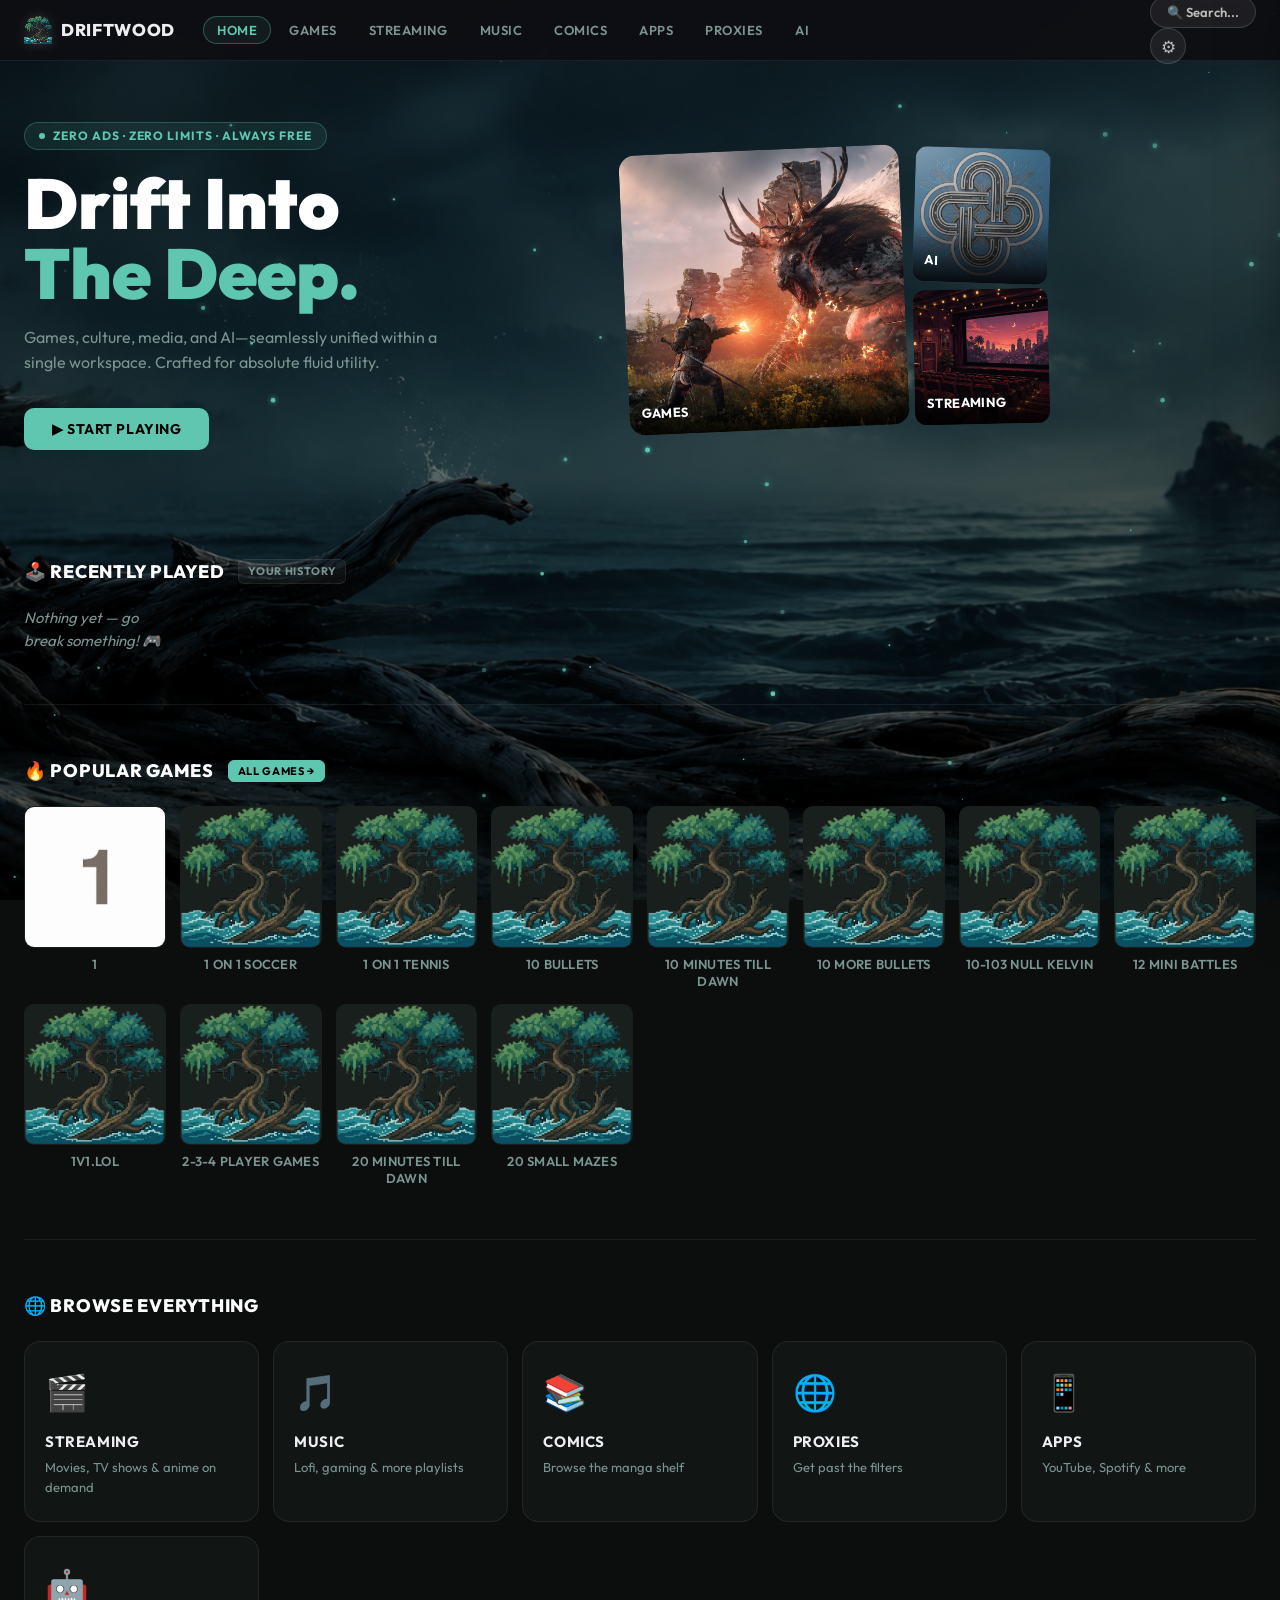
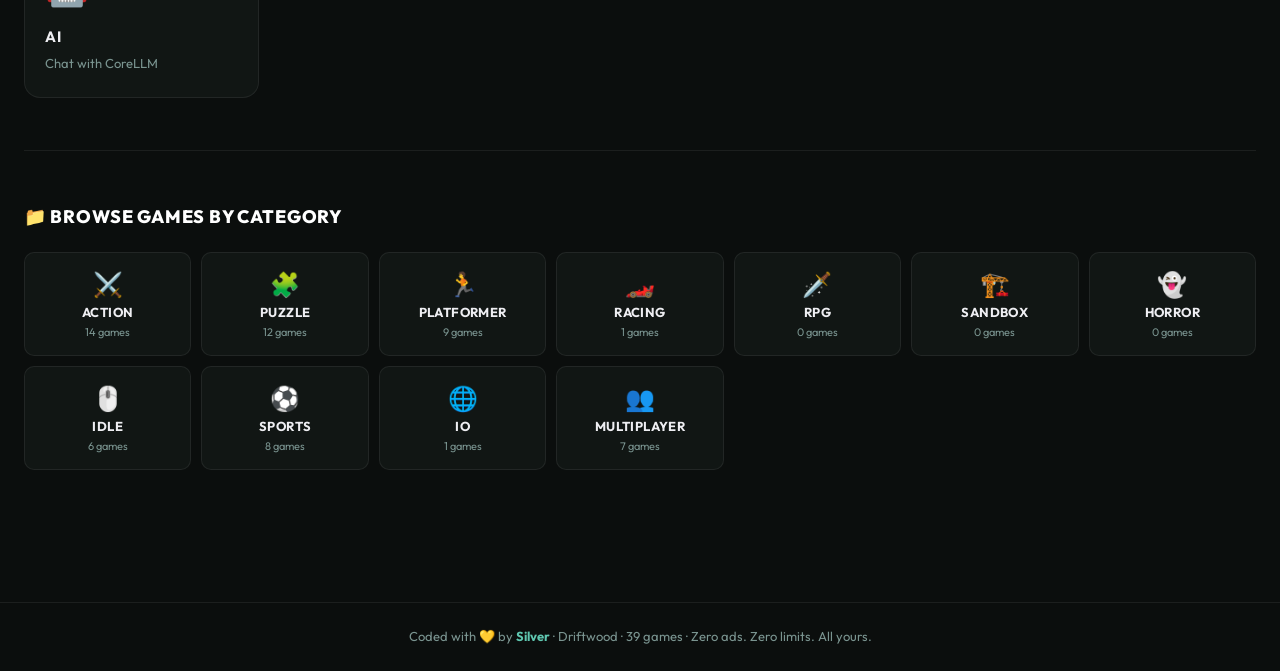
==== index.html @ f6b09beb "Add files via upload" ====
<!DOCTYPE html>
<html lang="en">
<head>
    <meta charset="UTF-8">
    <meta name="viewport" content="width=device-width, initial-scale=1.0">
    <link id="favicon-link" rel="icon" type="image/png" href="favicon.png">
    <title id="page-title">Driftwood</title>
    <link rel="preconnect" href="https://fonts.googleapis.com">
    <link rel="preconnect" href="https://fonts.gstatic.com" crossorigin>
    <link href="https://fonts.googleapis.com/css2?family=Outfit:wght@300;400;500;600;700;800;900&display=swap" rel="stylesheet">
    <link rel="stylesheet" href="assets/app.css">
    <script src="assets/theme.js"></script>
    <script src="assets/disguise.js"></script>
</head>
<body>

<!-- ── PARTICLE ATMOSPHERE ── -->
<canvas id="particleCanvas"></canvas>
<!-- ── HERO BACKGROUND (fixed layer — below particles so they twinkle over it) ── -->
<div id="hero-bg-layer"></div>
<div id="hero-bg-layer-b"></div>
<div id="section-bg-layer"></div>
<div id="section-bg-layer-b"></div>

<header class="site-header" id="site-header">
    <div class="header-inner">
        <a class="wordmark" href="index.html">
            <img src="favicon.png" class="wordmark-img" alt="Driftwood">
            <span class="wordmark-text">DRIFTWOOD <span class="accent"></span> </span>
        </a>
        <nav class="site-nav hub-nav" id="hub-nav">
            <button class="hub-pill active" data-section="home">Home</button>
            <button class="hub-pill" data-section="games">Games</button>
            <button class="hub-pill" data-section="streaming">Streaming</button>
            <button class="hub-pill" data-section="music">Music</button>
            <button class="hub-pill" data-section="manga">Comics</button>
            <button class="hub-pill" data-section="apps">Apps</button>
            <button class="hub-pill" data-section="proxies">Proxies</button>
            <button class="hub-pill" data-section="ai">AI</button>
        </nav>
        <div class="header-right">
            <button class="search-toggle" id="search-toggle" aria-label="Search">🔍 Search...</button>
            <button class="gear-btn" id="gear-btn" onclick="openSettingsPanel()" aria-label="Open Settings">⚙</button>
        </div>
    </div>
    <div class="search-dropdown" id="search-dropdown" style="display:none">
        <div class="search-glass-panel">
            <div class="search-input-row">
                <span class="search-input-icon">🔎</span>
                <input id="header-search" type="search" placeholder="Search movies, shows, anime, comics, games & apps..." autocomplete="off" spellcheck="false">
            </div>
            <div class="search-results" id="search-results"></div>
            <button class="surprise-me-btn" id="surprise-me-btn" onclick="surpriseMeGlobal()">🎲 Surprise Me</button>
        </div>
    </div>
</header>

<!-- ══════════════════════════════════════════════════════════════
     HOME SECTION
══════════════════════════════════════════════════════════════════ -->
<div class="hub-section active" id="section-home">
    <section class="hero" id="hero">
        
        <div class="hero-content">
            <div class="hero-left">
                <div class="hero-eyebrow">
                    <span class="hero-eyebrow-dot"></span>
                    Zero Ads · Zero Limits · Always Free
                </div>
                <h1 class="hero-title">Drift Into<br><span class="accent">The Deep.</span></h1>
                <p class="hero-sub">Games, culture, media, and AI—seamlessly unified within a single workspace. Crafted for absolute fluid utility.</p>
                <div class="hero-actions">
                    <button class="hero-btn" onclick="showSection('games')">▶   Start Playing</button>
                </div>
            </div>
            <div class="hero-right" id="hero-previews"></div>
        </div>
    </section>

    <main class="home-main">
        <section class="home-section" id="recent-section">
            <div class="section-header">
                <h2 class="section-title">🕹️ Recently Played</h2>
                <span class="section-badge">Your History</span>
            </div>
            <div class="shelf-row" id="recent-row">
                <p class="empty-note">Nothing yet — go break something! 🎮</p>
            </div>
        </section>

        <hr class="section-divider">

        <section class="home-section">
            <div class="section-header">
                <h2 class="section-title">🔥 Popular Games</h2>
                <button class="section-badge badge-link" onclick="showSection('games')">All Games →</button>
            </div>
            <div class="shelf-row" id="popular-row"></div>
        </section>

        <hr class="section-divider">

        <section class="home-section">
            <div class="section-header">
                <h2 class="section-title">🌐 Browse Everything</h2>
            </div>
            <div class="ent-grid">
                <div class="ent-card" style="--ent-color:#4895ef" onclick="showSection('streaming')">
                    <span class="ent-icon">🎬</span>
                    <div class="ent-name">Streaming</div>
                    <div class="ent-hint">Movies, TV shows & anime on demand</div>
                </div>
                <div class="ent-card" style="--ent-color:#1DB954" onclick="showSection('music')">
                    <span class="ent-icon">🎵</span>
                    <div class="ent-name">Music</div>
                    <div class="ent-hint">Lofi, gaming & more playlists</div>
                </div>
                <div class="ent-card" style="--ent-color:#f97316" onclick="showSection('manga')">
                    <span class="ent-icon">📚</span>
                    <div class="ent-name">Comics</div>
                    <div class="ent-hint">Browse the manga shelf</div>
                </div>
                <div class="ent-card" style="--ent-color:#a855f7" onclick="showSection('proxies')">
                    <span class="ent-icon">🌐</span>
                    <div class="ent-name">Proxies</div>
                    <div class="ent-hint">Get past the filters</div>
                </div>
                <div class="ent-card" style="--ent-color:#3b82f6" onclick="showSection('apps')">
                    <span class="ent-icon">📱</span>
                    <div class="ent-name">Apps</div>
                    <div class="ent-hint">YouTube, Spotify & more</div>
                </div>
                <div class="ent-card" style="--ent-color:var(--accent)" onclick="showSection('ai')">
                    <span class="ent-icon">🤖</span>
                    <div class="ent-name">AI</div>
                    <div class="ent-hint">Chat with CoreLLM</div>
                </div>
            </div>
        </section>

        <hr class="section-divider">

        <section class="home-section">
            <div class="section-header">
                <h2 class="section-title">📁 Browse Games by Category</h2>
            </div>
            <div class="category-grid" id="category-grid"></div>
        </section>
    </main>

    <footer class="site-footer">
        <p>Coded with 💛 by <strong style="color:var(--accent)">Silver</strong> · Driftwood · <span id="footer-count"></span> games · Zero ads. Zero limits. All yours.</p>
    </footer>
</div>

<!-- ══════════════════════════════════════════════════════════════
     GAMES SECTION
══════════════════════════════════════════════════════════════════ -->
<div class="hub-section" id="section-games">
    <main class="allgames-main">
        <h1 class="page-heading">ALL <span class="accent">GAMES</span></h1>
        <div class="allgames-controls">
            <input type="search" id="games-search" placeholder="Search games..." autocomplete="off" spellcheck="false">
            <button class="search-btn" onclick="filterGames()">Search</button>
            <button class="search-btn" style="background:var(--surface2);color:var(--muted);border:1px solid var(--border);flex-shrink:0;" onclick="surpriseMe()">🎲 Surprise Me</button>
            <button class="search-btn" style="background:var(--surface2);color:var(--muted);border:1px solid var(--border);flex-shrink:0;" onclick="openTipsModal()">💡 Tips</button>
        </div>
        <div class="tag-filters" id="tag-filters"></div>
        <div class="game-grid" id="game-grid"></div>
    </main>

    <!-- Tips Modal -->
    <div id="tips-modal" style="display:none;position:fixed;inset:0;background:rgba(0,0,0,0.78);z-index:9000;align-items:center;justify-content:center;backdrop-filter:blur(8px);">
        <div style="background:var(--surface);border:1px solid var(--border);border-radius:16px;padding:32px;width:100%;max-width:580px;margin:16px;max-height:90vh;overflow-y:auto;">
            <div style="display:flex;align-items:center;justify-content:space-between;margin-bottom:8px;">
                <h2 style="font-size:20px;font-weight:800;color:#fff;">💡 Game Tips & Controls</h2>
                <button onclick="closeTipsModal()" style="background:var(--surface2);border:1px solid var(--border);border-radius:8px;color:var(--muted);font-family:Outfit,sans-serif;font-size:13px;font-weight:600;padding:6px 14px;cursor:pointer;">✕ Close</button>
            </div>
            <p style="font-size:13px;color:var(--muted);margin-bottom:22px;line-height:1.6;">Most games show their controls when you open them. For <strong style="color:var(--text);">emulated games</strong> (GBA, SNES, N64, etc.), use the keyboard shortcuts below.</p>

            <div style="background:var(--surface2);border-radius:10px;padding:14px 16px;margin-bottom:20px;font-size:13px;color:var(--muted);line-height:1.7;">
                💬 <strong style="color:var(--text);">Regular games:</strong> Controls are shown inside the game when it loads. Look for a help or controls button if you're stuck.
            </div>

            <div style="font-size:11px;font-weight:700;text-transform:uppercase;letter-spacing:0.08em;color:var(--muted);margin-bottom:12px;">Emulator Controls</div>
            <table style="width:100%;border-collapse:collapse;font-size:14px;border:1px solid var(--border);border-radius:8px;overflow:hidden;">
    <thead>
        <tr>
            <th style="text-align:left;padding:12px 16px;background:var(--surface2);color:var(--text);font-size:14px;font-weight:700;border-bottom:2px solid var(--border);border-right:1px solid var(--border);">Computer Key</th>
            <th style="text-align:left;padding:12px 16px;background:var(--surface2);color:var(--text);font-size:14px;font-weight:700;border-bottom:2px solid var(--border);">Emulator Button</th>
        </tr>
    </thead>
    <tbody>
        <tr><td style="padding:11px 16px;border-bottom:1px solid var(--border);border-right:1px solid var(--border);color:var(--text);">z <span style="color:var(--muted);">(x for N64)</span></td><td style="padding:11px 16px;border-bottom:1px solid var(--border);color:var(--text);">A</td></tr>
        <tr><td style="padding:11px 16px;border-bottom:1px solid var(--border);border-right:1px solid var(--border);color:var(--text);">x <span style="color:var(--muted);">(s for N64)</span></td><td style="padding:11px 16px;border-bottom:1px solid var(--border);color:var(--text);">B</td></tr>
        <tr><td style="padding:11px 16px;border-bottom:1px solid var(--border);border-right:1px solid var(--border);color:var(--text);">v</td><td style="padding:11px 16px;border-bottom:1px solid var(--border);color:var(--text);">Select</td></tr>
        <tr><td style="padding:11px 16px;border-bottom:1px solid var(--border);border-right:1px solid var(--border);color:var(--text);">Enter (return) key</td><td style="padding:11px 16px;border-bottom:1px solid var(--border);color:var(--text);">Start</td></tr>
        <tr><td style="padding:11px 16px;border-bottom:1px solid var(--border);border-right:1px solid var(--border);color:var(--text);">Arrow keys</td><td style="padding:11px 16px;border-bottom:1px solid var(--border);color:var(--text);">Direction pad</td></tr>
        <tr><td style="padding:11px 16px;border-bottom:1px solid var(--border);border-right:1px solid var(--border);color:var(--text);">t</td><td style="padding:11px 16px;border-bottom:1px solid var(--border);color:var(--text);">Movement knob UP</td></tr>
        <tr><td style="padding:11px 16px;border-bottom:1px solid var(--border);border-right:1px solid var(--border);color:var(--text);">f</td><td style="padding:11px 16px;border-bottom:1px solid var(--border);color:var(--text);">Movement knob LEFT</td></tr>
        <tr><td style="padding:11px 16px;border-bottom:1px solid var(--border);border-right:1px solid var(--border);color:var(--text);">g</td><td style="padding:11px 16px;border-bottom:1px solid var(--border);color:var(--text);">Movement knob DOWN</td></tr>
        <tr><td style="padding:11px 16px;border-right:1px solid var(--border);color:var(--text);">h</td><td style="padding:11px 16px;color:var(--text);">Movement knob RIGHT</td></tr>
    </tbody>
</table>
        </div>
    </div>

    <footer class="site-footer">
        <p>Coded with 💛 by <strong style="color:var(--accent)">Silver</strong> · Driftwood</p>
    </footer>
</div>

<!-- ══════════════════════════════════════════════════════════════
     STREAMING SECTION — Movies + TV Shows + Anime, combined
══════════════════════════════════════════════════════════════════ -->
<div class="hub-section" id="section-streaming">
    <div class="streaming-page">
        <div class="streaming-header">
            <div class="movie-library-title">🎬 Streaming</div>
            <div class="movie-library-sub">Movies, TV shows &amp; anime — all in one place</div>
        </div>

        <!-- Collapsible category filters -->
        <div class="stream-filters" id="stream-filters"></div>

        <!-- MOVIES BLOCK -->
        <div class="stream-block" id="stream-block-movies">
            <div class="stream-block-header">
                <h3 class="stream-block-title">🎬 Movies</h3>
            </div>
            <!-- Library picker -->
            <div id="movie-library-view" class="movie-library">
                <div class="movie-shelf-grid" id="movie-shelf-grid"></div>
            </div>
            <!-- Movie view -->
            <div id="movie-show-view" style="display:none">
                <div class="movie-view-bar">
                    <button class="movie-back-to-shelf" onclick="showMovieLibrary()">← Back to Library</button>
                    <span id="movie-show-label" style="font-size:14px;font-weight:600;color:var(--muted)"></span>
                </div>
                <div class="movie-page" id="movie-app"></div>
            </div>
        </div>

        <hr class="stream-divider">

        <!-- TV SHOWS BLOCK -->
        <div class="stream-block" id="stream-block-tv">
            <div class="stream-block-header">
                <h3 class="stream-block-title">📺 TV Shows</h3>
            </div>
            <!-- Library picker -->
            <div id="tv-library-view" class="anime-library">
                <div class="anime-series-grid" id="tv-series-grid"></div>
            </div>
            <!-- Show view (after picking) -->
            <div id="tv-show-view" style="display:none">
                <div class="anime-page" id="tv-app"></div>
                <div class="ap-season-selector" id="tvp-season-selector"></div>
            </div>
        </div>

        <hr class="stream-divider">

        <!-- ANIME BLOCK -->
        <div class="stream-block" id="stream-block-anime">
            <div class="stream-block-header">
                <h3 class="stream-block-title">⛩️ Anime</h3>
            </div>
            <!-- Library picker -->
            <div id="anime-library-view" class="anime-library">
                <div class="anime-series-grid" id="anime-series-grid"></div>
            </div>
            <!-- Show view (after picking) -->
            <div id="anime-show-view" style="display:none">
                <div class="anime-page" id="anime-app"></div>
                <div class="ap-season-selector" id="ap-season-selector"></div>
            </div>
        </div>
    </div>

    <div class="ap-overlay" id="ap-overlay">
        <div class="ap-topbar">
            <button class="ap-back" onclick="closeAnimePlayer()">
                <svg viewBox="0 0 24 24" fill="white" width="16"><path d="M20 11H7.83l5.59-5.59L12 4l-8 8 8 8 1.41-1.41L7.83 13H20v-2z"/></svg>
                Back
            </button>
            <div class="ap-nowplaying"><strong id="ap-title">—</strong><span id="ap-ep-label">—</span></div>
            <div style="width:80px"></div>
        </div>
        <iframe class="ap-frame" id="ap-frame" allowfullscreen allow="autoplay; fullscreen"></iframe>
        <div class="ap-bottom">
            <div style="font-size:11px;font-weight:700;color:rgba(255,255,255,0.35);text-transform:uppercase;letter-spacing:0.08em;">Episodes</div>
            <div class="ep-mini-scroll" id="ep-mini-scroll"></div>
        </div>
    </div>

    <div class="ap-overlay" id="tvp-overlay">
        <div class="ap-topbar">
            <button class="ap-back" onclick="closeTVPlayer()">
                <svg viewBox="0 0 24 24" fill="white" width="16"><path d="M20 11H7.83l5.59-5.59L12 4l-8 8 8 8 1.41-1.41L7.83 13H20v-2z"/></svg>
                Back
            </button>
            <div class="ap-nowplaying"><strong id="tvp-title">—</strong><span id="tvp-ep-label">—</span></div>
            <div style="width:80px"></div>
        </div>
        <iframe class="ap-frame" id="tvp-frame" allowfullscreen allow="autoplay; fullscreen"></iframe>
        <div class="ap-bottom">
            <div style="font-size:11px;font-weight:700;color:rgba(255,255,255,0.35);text-transform:uppercase;letter-spacing:0.08em;">Episodes</div>
            <div class="ep-mini-scroll" id="tvp-mini-scroll"></div>
        </div>
    </div>

    <div class="movie-overlay" id="movie-overlay">
        <div id="movieTrigger"></div>
        <div class="movie-topbar">
            <button class="movie-back" onclick="closeMoviePlayer()">
                <svg viewBox="0 0 24 24" fill="currentColor" width="14"><path d="M20 11H7.83l5.59-5.59L12 4l-8 8 8 8 1.41-1.41L7.83 13H20v-2z"/></svg>
                Return
            </button>
            <div class="movie-nowplaying">
                <span>Now Playing</span>
                <strong id="movie-p-title">—</strong>
            </div>
            <button class="movie-back" onclick="movieToggleFullscreen()" title="Fullscreen (F)">
                <svg viewBox="0 0 24 24" fill="currentColor" width="14"><path d="M7 14H5v5h5v-2H7v-3zm-2-4h2V7h3V5H5v5zm12 7h-3v2h5v-5h-2v3zM14 5v2h3v3h2V5h-5z"/></svg>
            </button>
        </div>
        <iframe class="movie-frame" id="movie-frame" allowfullscreen allow="autoplay; fullscreen"></iframe>
        <div class="movie-bottom"></div>
    </div>
    <footer class="site-footer">
        <p>Coded with 💛 by <strong style="color:var(--accent)">Silver</strong> · Driftwood</p>
    </footer>
</div>

<!-- ══════════════════════════════════════════════════════════════
     MUSIC SECTION
══════════════════════════════════════════════════════════════════ -->
<div class="hub-section" id="section-music">
    <div class="music-page">
        <div class="player-card">
            <div id="yt-hidden-engine" style="display:none;"></div>
            <select id="playlistSelect" onchange="switchPlaylist(this.value)">
                <option value="" disabled selected hidden>Choose a playlist...</option>
            </select>
            <div class="section-search-wrap" style="max-width:100%;margin-bottom:14px;">
                <span class="section-search-icon">🔎</span>
                <input type="text" id="searchBar" class="section-search-input" placeholder="Search songs or artists..." oninput="searchAllTracks()" autocomplete="off" spellcheck="false">
                <div class="music-search-results" id="music-search-results"></div>
            </div>
            <div class="artwork-container">
                <span id="artPlaceholder" class="artwork-placeholder">💿</span>
                <img id="mainArtwork" src="" alt="Album Art">
            </div>
            <div class="track-info">
                <div id="trackTitle" class="track-title">Pick a playlist to begin</div>
                <div id="trackArtist" class="track-artist"></div>
            </div>
            <div class="timeline-wrapper">
                <input type="range" id="progressBar" class="music-slider" value="0" max="1000" oninput="seekVideo(this.value)">
                <div class="progress-container">
                    <span id="currentTime">0:00</span>
                    <span id="totalTime">0:00</span>
                </div>
            </div>
            <div class="controls-hud">
                <button id="playBtnGraphic" class="play-pause-btn" onclick="togglePlayState()">▶</button>
            </div>
            <div class="volume-box">
                <span>🔈</span>
                <input type="range" id="volumeSlider" class="music-slider" value="100" max="100" oninput="changeVolume(this.value)">
                <span>🔊</span>
            </div>
            <ul id="trackListDeck" class="track-list-deck"></ul>
            <div class="credits-signature">Made by <span>Silver</span> 💛</div>
        </div>
    </div>
</div>

<!-- ══════════════════════════════════════════════════════════════
     MANGA / COMICS SECTION
══════════════════════════════════════════════════════════════════ -->
<div class="hub-section" id="section-manga">
    <div class="manga-page">
        <!-- Series picker -->
        <div class="manga-library" id="manga-library-view">
            <div class="manga-library-header">
                <div class="manga-library-title">📚 Comics & Manga</div>
                <div class="manga-library-sub">Browse the collection — pick a series to open the shelf</div>
            </div>
            <div class="section-search-wrap">
                <span class="section-search-icon">🔎</span>
                <input id="manga-search-input" class="section-search-input" type="search" autocomplete="off" spellcheck="false"
                    placeholder="Search series..." oninput="filterMangaCards(this.value)">
            </div>
            <div class="manga-series-grid" id="manga-series-grid"></div>
        </div>
        <!-- Shelf view -->
        <div id="manga-shelf-view" style="display:none;width:100%">
            <div class="manga-shelf-header">
                <button class="manga-shelf-back" onclick="showMangaLibrary()">← Back to Library</button>
                <div class="manga-shelf-series-title" id="manga-shelf-series-title"></div>
            </div>
            <div style="display:flex;justify-content:center;width:100%">
                <div class="manga-shelf-content visible" id="manga-shelf"></div>
            </div>
        </div>
    </div>
    <footer class="site-footer">
        <p>Coded with 💛 by <strong style="color:var(--accent)">Silver</strong> · Driftwood</p>
    </footer>
</div>

<!-- ══════════════════════════════════════════════════════════════
     APPS SECTION
══════════════════════════════════════════════════════════════════ -->
<div class="hub-section" id="section-apps">
    <div class="apps-page">
        <div class="apps-header">
            <h1 class="apps-title">📱 Apps</h1>
            <p class="apps-sub">Open any web app right here — no new tab needed.</p>
        </div>
        <div class="apps-grid" id="apps-grid"></div>
    </div>
    <!-- App viewer overlay -->
    <div id="app-overlay" style="display:none;position:fixed;top:60px;left:0;right:0;bottom:0;z-index:400;background:#fff;flex-direction:column;">
        <div style="display:flex;align-items:center;gap:12px;background:#0f0f13;border-bottom:1px solid rgba(255,255,255,0.07);padding:0 16px;height:44px;flex-shrink:0;">
            <button onclick="closeAppOverlay()" style="background:none;border:none;color:var(--accent);font-family:Outfit,sans-serif;font-size:13px;font-weight:700;cursor:pointer;padding:6px 0;letter-spacing:0.02em;">← Back to Apps</button>
            <span style="color:rgba(255,255,255,0.2);">|</span>
            <span id="app-overlay-title" style="color:#e2e2e6;font-family:Outfit,sans-serif;font-size:13px;font-weight:700;text-transform:uppercase;letter-spacing:0.05em;flex:1;"></span>
            <button onclick="openAppNewTab()" style="background:none;border:1px solid rgba(255,255,255,0.12);border-radius:6px;color:#7a7a82;font-family:Outfit,sans-serif;font-size:12px;padding:5px 11px;cursor:pointer;">↗ New Tab</button>
        </div>
        <iframe id="app-overlay-frame" src="" allowfullscreen style="flex:1;width:100%;border:none;display:block;"></iframe>
    </div>
    <footer class="site-footer">
        <p>Coded with 💛 by <strong style="color:var(--accent)">Silver</strong> · Driftwood</p>
    </footer>
</div>

<!-- ══════════════════════════════════════════════════════════════
     PROXIES SECTION
══════════════════════════════════════════════════════════════════ -->
<div class="hub-section" id="section-proxies">
    <div class="proxies-page">
        <h1 class="page-heading">🌐 <span class="accent">Proxies</span></h1>
        <p style="text-align:center;color:var(--muted);margin-bottom:8px;font-size:14px;">Opens in a new tab — no logs, no nonsense.</p>
        <div class="proxy-grid" id="proxy-grid"></div>
    </div>
    <footer class="site-footer">
        <p>Coded with 💛 by <strong style="color:var(--accent)">Silver</strong> · Driftwood</p>
    </footer>
</div>

<!-- ══════════════════════════════════════════════════════════════
     AI SECTION
══════════════════════════════════════════════════════════════════ -->
<div class="hub-section" id="section-ai">
    <div class="ai-page" id="ai-page">
        <div class="ai-login-box" id="ai-login-box">
            <span class="ai-logo-text">CoreLLM</span>
            <div class="ai-status">
                <span class="ai-status-dot"></span> AI Core: Operational
            </div>
            <button class="ai-launch-btn" onclick="launchAI()">Initialize Session →</button>
        </div>
    </div>
    <!-- Fullscreen AI frame (outside ai-page so it covers everything) -->
    <div class="ai-frame-wrap" id="ai-frame-wrap">
        <div class="ai-frame-topbar">
            <span class="ai-frame-title">✦ CoreLLM</span>
            <button class="ai-frame-close" onclick="closeAI()">← Exit Session</button>
        </div>
        <iframe src="https://script.google.com/macros/s/AKfycbyvJzOZYwFQUMtMKyJ-fQ3lkb1_wtnwKJdVdufdN11Xmime5d1P_cJlbO90-9GJME32/exec" allowfullscreen id="ai-frame"></iframe>
    </div>
    <footer class="site-footer">
        <p>Coded with 💛 by <strong style="color:var(--accent)">Silver</strong> · Driftwood · NEXUS AI</p>
    </footer>
</div>

<!-- ══════════════════════════════════════════════════════════════
     DISGUISE SECTION
══════════════════════════════════════════════════════════════════ -->
<!-- ══════════════════════════════════════════════════════════════
     SETTINGS + DISGUISE SLIDE-IN PANEL
══════════════════════════════════════════════════════════════════ -->
<div id="settings-backdrop" onclick="closeSettingsPanel()"></div>
<div id="settings-panel" role="dialog" aria-label="Settings">
    <canvas id="disguise-canvas" style="display:none"></canvas>
    <div class="sp-topbar">
        <span class="sp-panel-title">Settings</span>
        <button class="sp-close" onclick="closeSettingsPanel()" aria-label="Close">✕</button>
    </div>
    <div class="sp-body">

        <!-- ── PREFERENCES ─────────────────────────────── -->
        <div class="settings-section">
            <div class="settings-section-title">Theme</div>
            <div class="settings-row" style="align-items:flex-start;gap:16px;flex-wrap:wrap;">
                <div style="flex-shrink:0;">
                    <div class="settings-label">Theme</div>
                    <div class="settings-hint">Colors, images &amp; particles</div>
                </div>
                <div class="theme-picker" id="theme-picker" style="flex-wrap:wrap;gap:8px;">
                    <button class="theme-chip active" data-theme="driftwood">Driftwood</button>
                    <button class="theme-chip" data-theme="obsidian-minimalist">Obsidian</button>
                    <button class="theme-chip" data-theme="cyberneon-lounge">Cyberneon</button>
                    <button class="theme-chip" data-theme="vintage-tokyo">Vintage Tokyo</button>
                    <button class="theme-chip" data-theme="nord-matrix">Nord Matrix</button>
                    <button class="theme-chip" data-theme="coastal-drift">Coastal Drift</button>
                    <button class="theme-chip" data-theme="simple-light">Simple Light</button>
                    <button class="theme-chip" data-theme="simple-dark">Simple Dark</button>
                </div>
            </div>
            <div class="settings-row">
                <div>
                    <div class="settings-label">Accent Color</div>
                    <div class="settings-hint">Your signature highlight color</div>
                </div>
                <div class="accent-swatches" id="accent-swatches">
                    <div class="accent-swatch active" data-color="#5fc7b0" style="background:#5fc7b0" title="Teal"></div>
                    <div class="accent-swatch" data-color="#e63946" style="background:#e63946" title="Red"></div>
                    <div class="accent-swatch" data-color="#1DB954" style="background:#1DB954" title="Green"></div>
                    <div class="accent-swatch" data-color="#4285F4" style="background:#4285F4" title="Blue"></div>
                    <div class="accent-swatch" data-color="#a855f7" style="background:#a855f7" title="Purple"></div>
                    <div class="accent-swatch" data-color="#f97316" style="background:#f97316" title="Orange"></div>
                    <div class="accent-swatch" data-color="#ffffff" style="background:#ffffff;border:1px solid rgba(255,255,255,0.2)" title="White"></div>
                </div>
            </div>
        </div>

        <div class="settings-section">
            <div class="settings-section-title">Accessibility</div>
            <div class="settings-row">
                <div>
                    <div class="settings-label">Font Size</div>
                    <div class="settings-hint">Base text size across all pages</div>
                </div>
                <select class="settings-select" id="font-size-select">
                    <option value="small">Small</option>
                    <option value="normal" selected>Normal</option>
                    <option value="large">Large</option>
                </select>
            </div>
            <div class="settings-row">
                <div>
                    <div class="settings-label">Animations</div>
                    <div class="settings-hint">Network canvas &amp; transition effects</div>
                </div>
                <div class="settings-toggle on" id="anim-toggle" onclick="this.classList.toggle('on')"></div>
            </div>
        </div>

        <div class="settings-section">
            <div class="settings-section-title">Data</div>
            <div class="settings-row">
                <div>
                    <div class="settings-label">Clear Play History</div>
                    <div class="settings-hint">Removes your recently played games</div>
                </div>
                <button class="settings-reset-btn" onclick="clearHistory()">Clear</button>
            </div>
        </div>

        <div style="padding-top:8px;display:flex;align-items:center;gap:8px;flex-wrap:wrap;">
            <button class="settings-save-btn" onclick="saveSettingsUI()">Save Settings</button>
            <button class="settings-reset-btn" style="margin-left:0;" onclick="resetSettingsUI()">Reset to Defaults</button>
        </div>
        <p id="settings-saved-msg" style="color:var(--accent);font-weight:700;font-size:13px;margin-top:10px;display:none;">✓ Saved!</p>

        <!-- ── TAB DISGUISE ────────────────────────────── -->
        <div class="sp-section-divider">🕵️ Tab Disguise</div>
        <p style="font-size:13px;color:var(--muted);margin:0 0 20px;line-height:1.6;">Make your tab look like something boring. Perfect for when someone walks by.</p>

        <div class="tab-preview-wrap">
            <div class="fake-browser">
                <div class="fake-header-bar">
                    <div class="fake-tab" id="fake-tab">
                        <img src="favicon.png" id="preview-favicon" alt="" style="width:14px;height:14px;object-fit:contain;" onerror="this.src='favicon.png'">
                        <span id="preview-title">Driftwood</span>
                        <span class="fake-close">✕</span>
                    </div>
                </div>
                <div class="fake-bar">
                    <span class="fake-arrows">← → ↻</span>
                    <span class="fake-url" id="preview-url">yourname.github.io/vault</span>
                </div>
            </div>
        </div>

        <p class="disguise-section-label">Presets</p>
        <div class="preset-grid" id="preset-grid"></div>
        <p class="disguise-section-label">Custom</p>
        <div class="custom-row">
            <input id="custom-title" type="text" placeholder="Enter custom tab title..." class="title-input">
            <button class="apply-btn" id="apply-btn">Apply</button>
        </div>
        <button class="reset-btn" id="reset-btn" style="margin-bottom:40px;">↩ Reset to Default</button>

    </div>
</div>

<!-- ══════════════════════════════════════════════════════════════
     GAME OVERLAY — sits below nav, inside the hub
══════════════════════════════════════════════════════════════════ -->
<div id="game-overlay" style="display:none;position:fixed;top:60px;left:0;right:0;bottom:0;z-index:400;background:#000;flex-direction:column;">
    <div style="display:flex;align-items:center;gap:12px;background:#0f0f13;border-bottom:1px solid rgba(255,255,255,0.07);padding:0 16px;height:44px;flex-shrink:0;">
        <button onclick="closeGameOverlay()" style="background:none;border:none;color:var(--accent);font-family:Outfit,sans-serif;font-size:13px;font-weight:700;cursor:pointer;padding:6px 0;letter-spacing:0.02em;">← Back to Games</button>
        <span style="color:rgba(255,255,255,0.2);">|</span>
        <span id="game-overlay-title" style="color:#e2e2e6;font-family:Outfit,sans-serif;font-size:13px;font-weight:700;text-transform:uppercase;letter-spacing:0.05em;flex:1;"></span>
        <button id="game-expand-btn" onclick="toggleGameExpand()" style="background:none;border:1px solid rgba(255,255,255,0.12);border-radius:6px;color:#7a7a82;font-family:Outfit,sans-serif;font-size:12px;padding:5px 11px;cursor:pointer;transition:color 0.15s,border-color 0.15s;">⛶ Expand</button>
    </div>
    <iframe id="game-overlay-frame" src="" allowfullscreen allow="autoplay; fullscreen; gamepad" style="flex:1;width:100%;border:none;display:block;"></iframe>
</div>

<!-- ══════════════════════════════════════════════════════════════
     SCRIPTS
══════════════════════════════════════════════════════════════════ -->
<script src="games.js"></script>
<script src="assets/app.js"></script>

<script>
var tag = document.createElement('script');
tag.src = "https://www.youtube.com/iframe_api";
var firstScriptTag = document.getElementsByTagName('script')[0];
firstScriptTag.parentNode.insertBefore(tag, firstScriptTag);
</script>

<script>
// ══════════════════════════════════════════════════════════
// HUB NAVIGATION
// ══════════════════════════════════════════════════════════
function showSection(id) {
    closeGameOverlay();
    document.querySelectorAll('.hub-section').forEach(s => s.classList.remove('active'));
    document.querySelectorAll('.hub-pill').forEach(p => p.classList.remove('active'));
    document.getElementById('section-' + id)?.classList.add('active');
    document.querySelector(`.hub-pill[data-section="${id}"]`)?.classList.add('active');

    if (id === 'home')     { setTimeout(initNetwork, 50); setTimeout(renderHeroPreviews, 10); setTimeout(renderRecent, 10); setTimeout(renderPopular, 10); setTimeout(renderCategories, 10); }
    if (id === 'games')    { renderAllGames(); renderTagFilters(); }
    if (id === 'streaming') { renderStreamingFilters(); renderMovieLibrary(); renderTVLibrary(); renderAnimeLibrary(); }
    if (id === 'manga')    { renderMangaLibrary(); }
    // disguise + settings are now in the slide-in panel; no hub-section to activate
    if (id === 'proxies')  { renderProxies(); }
    if (id === 'apps')     { renderApps(); }

    window.scrollTo(0, 0);
}

document.querySelectorAll('.hub-pill').forEach(btn => {
    btn.addEventListener('click', () => showSection(btn.dataset.section));
});

// ══════════════════════════════════════════════════════════
// SETTINGS + DISGUISE SLIDE-IN PANEL
// ══════════════════════════════════════════════════════════
function openSettingsPanel() {
    document.getElementById('settings-panel').classList.add('open');
    document.getElementById('settings-backdrop').classList.add('open');
    document.body.classList.add('panel-open');
    initSettingsUI();
    initDisguisePage();
    setTimeout(() => initDisguiseCanvas(), 60);
}

function closeSettingsPanel() {
    document.getElementById('settings-panel').classList.remove('open');
    document.getElementById('settings-backdrop').classList.remove('open');
    document.body.classList.remove('panel-open');
}

// Close on Escape key
document.addEventListener('keydown', e => {
    if (e.key === 'Escape' && document.getElementById('settings-panel').classList.contains('open')) {
        closeSettingsPanel();
    }
});

// ══════════════════════════════════════════════════════════
// HOME PAGE
// ══════════════════════════════════════════════════════════
// Hero preview picks — change these to whatever popular games you have
// Each entry: { title, file, img } matching an entry in games.js
const HERO_PICKS = [
    {
        title: 'Games',
        section: 'games',
        img: 'gamehero.png'
    },
    {
        title: 'AI',
        section: 'ai',
        img: 'aihero.png'
    },
    {
        title: 'Streaming',
        section: 'streaming',
        img: 'moviehero.png'
    }
];

function renderHeroPreviews() {
    const hero = document.getElementById('hero-previews');
    if (!hero) return;
    hero.innerHTML = '';

    const picks = HERO_PICKS;
    if (!picks.length) return;

    // Large feature card (first pick)
    const big = document.createElement('a');
    big.href = '#';
    big.className = 'hero-preview-big';
    big.innerHTML = `<img src="${picks[0].img}" alt="${picks[0].title}"><span>${picks[0].title}</span>`;
    big.onclick = e => { e.preventDefault(); showSection(picks[0].section); };
    hero.appendChild(big);

    // Two smaller side cards
    const smalls = document.createElement('div');
    smalls.className = 'hero-preview-smalls';
    picks.slice(1).forEach(p => {
        const a = document.createElement('a');
        a.href = '#';
        a.className = 'hero-preview-small';
        a.innerHTML = `<img src="${p.img}" alt="${p.title}"><span>${p.title}</span>`;
        a.onclick = e => { e.preventDefault(); showSection(p.section); };
        smalls.appendChild(a);
    });
    hero.appendChild(smalls);
}


function renderRecent() {
    const history = getHistory();
    const row = document.getElementById('recent-row');
    if (!row) return;
    row.innerHTML = '';
    if (!history.length) { row.innerHTML = '<p class="empty-note">Nothing yet — go break something! 🎮</p>'; return; }
    history.slice(0,8).forEach(h => {
        const g = GAMES.find(x => x.file === h.file);
        if (g) row.appendChild(buildCard(g));
    });
}

function renderPopular() {
    const row = document.getElementById('popular-row');
    if (!row) return;
    row.innerHTML = '';
    GAMES.slice(0,12).forEach(g => row.appendChild(buildCard(g)));
}

function renderCategories() {
    const tags = ['action','puzzle','platformer','racing','rpg','sandbox','horror','idle','sports','io','multiplayer'];
    const icons = {action:'⚔️',puzzle:'🧩',platformer:'🏃',racing:'🏎️',rpg:'🗡️',sandbox:'🏗️',horror:'👻',idle:'🖱️',sports:'⚽',io:'🌐',multiplayer:'👥'};
    const grid = document.getElementById('category-grid');
    if (!grid) return;
    grid.innerHTML = '';
    tags.forEach(tag => {
        const count = GAMES.filter(g => (g.tags||[]).includes(tag)).length;
        const btn = document.createElement('button');
        btn.className = 'cat-btn';
        const TAG_LABELS = {rpg:'RPG',io:'IO'};
        btn.innerHTML = `<span class="cat-icon">${icons[tag]||'🎮'}</span><span class="cat-name">${TAG_LABELS[tag]||tag.charAt(0).toUpperCase()+tag.slice(1)}</span><span class="cat-count">${count} games</span>`;
        btn.onclick = () => { showSection('games'); setTimeout(() => filterByTag(tag), 100); };
        grid.appendChild(btn);
    });
}

document.addEventListener('DOMContentLoaded', () => {
    initNetwork();
    renderHeroPreviews();
    renderRecent();
    renderPopular();
    renderCategories();
    document.getElementById('footer-count').textContent = GAMES.length;
    initMusicPlayer();
});

// ══════════════════════════════════════════════════════════
// GAMES
// ══════════════════════════════════════════════════════════
function getGameImg(game) {
    if (!game.img) return 'favicon.png';
    const isUrl = /^https?:\/\/|\/\//.test(game.img);
    return isUrl ? game.img : 'gameimages/' + game.img;
}

let activeTag = null;

function renderTagFilters() {
    const tags = ['all','action','puzzle','platformer','racing','rpg','sandbox','horror','idle','sports','io','multiplayer'];
    const container = document.getElementById('tag-filters');
    if (!container || container.children.length) return;
    tags.forEach(t => {
        const btn = document.createElement('button');
        btn.className = 'tag-btn' + (t === 'all' ? ' active' : '');
        const TAG_LABELS = {rpg:'RPG',io:'IO'};
        btn.textContent = t === 'all' ? 'All' : (TAG_LABELS[t] || t.charAt(0).toUpperCase()+t.slice(1));
        btn.dataset.tag = t;
        btn.onclick = () => filterByTag(t);
        container.appendChild(btn);
    });
}

function filterByTag(tag) {
    activeTag = tag === 'all' ? null : tag;
    document.querySelectorAll('#tag-filters .tag-btn').forEach(b => b.classList.toggle('active', b.dataset.tag === tag));
    filterGames();
}

function renderAllGames() {
    const grid = document.getElementById('game-grid');
    if (!grid) return;
    const q = (document.getElementById('games-search')?.value || '').toLowerCase();
    const filtered = GAMES.filter(g => {
        const matchQ = !q || g.title.toLowerCase().includes(q);
        const matchTag = !activeTag || (g.tags||[]).includes(activeTag);
        return matchQ && matchTag;
    }).sort((a,b) => a.title.localeCompare(b.title));
    grid.innerHTML = '';
    if (!filtered.length) { grid.innerHTML = '<p class="no-results">No games found. Try a different search!</p>'; return; }
    filtered.forEach(g => grid.appendChild(buildCard(g)));
}

function filterGames() { renderAllGames(); }

document.addEventListener('DOMContentLoaded', () => {
    document.getElementById('games-search')?.addEventListener('input', filterGames);
});

// ══════════════════════════════════════════════════════════
// ANIME — MULTI-SERIES
// ══════════════════════════════════════════════════════════
const ANIME_CATALOG = [
    {
        id: 'jjk',
        title: 'Jujutsu Kaisen',
        thumb: 'https://lh3.googleusercontent.com/pw/AP1GczMfE8PlhsTcq7ktFSVATbhNoKUy42dXV8RN49rw3xy97je1ZTSwuT3k-yIxleFK4kAv3tJhXBaqXHgg-aCy4SHH4oWsd6C5NkrvJ33DJxlZJDUJkS8gjZSZ7mfo_NViTvZQrx2NilVwV8duoaxFdPhh=w1672-h941-s-no-gm',
        coverThumb: 'https://i.redd.it/regardless-of-the-constant-criticism-that-jjk-gets-lets-not-v0-16mu5tyw0nbc1.jpg?width=1930&format=pjpg&auto=webp&s=bf8259adc4a91412cf6749f6eea698359037651e', <!-- the cover shown on the selection menu-->
        genre: 'Action · Supernatural',
        seasons: [
            {
                label: 'Season 1 (2020)',
                heroImage: 'https://lh3.googleusercontent.com/pw/AP1GczMfE8PlhsTcq7ktFSVATbhNoKUy42dXV8RN49rw3xy97je1ZTSwuT3k-yIxleFK4kAv3tJhXBaqXHgg-aCy4SHH4oWsd6C5NkrvJ33DJxlZJDUJkS8gjZSZ7mfo_NViTvZQrx2NilVwV8duoaxFdPhh=w1672-h941-s-no-gm',
                description: 'After swallowing a cursed finger, Yuji Itadori becomes the vessel for the King of Curses and joins a secret society of sorcerers.',
                episodes: [
                    {title:'Ryōmen Sukuna',subLink:'https://drive.google.com/file/d/1w05hv0eqevqNsx2-SmepGTozUZ3jlRgu/preview',thumb:'https://lh3.googleusercontent.com/pw/AP1GczOk7-hQcLmg7xu-2HbIidMoyQOoUx0f4gLWrdbSQzoQxBLbX1UFu4w0Bf-8o3ywOrzEiumgJwjKx5Y6k5QzWxzekRntDDWu966bRmQSC6PMvhRSkjT_1HZ96J-VWDVZ_I9-26gxPW5y7NXtkKC_T9I=w1920-h1080-s-no-gm'},
                    {title:'For Myself',subLink:'https://drive.google.com/file/d/1S0YN5ZYV2KWGH-Qm8wvOAuV_GdEx7drP/preview',thumb:'https://lh3.googleusercontent.com/pw/AP1GczPYT-GGhfSMsV7JDUcAa2KbUnWQxiHq0QrnAuHkgkS1O-T7YysqKbY1aorpEwIOEanETvz_ELEiy9Bxwun9PBTdh8GZ1cjTG_K-2zVHe_Ixi45XjGph8zSjb70-5itIII_cDpMHUNgJj9i94x-Kg=w1089-h608-s-no-gm'},
                    {title:'Girl of Steel',subLink:'https://drive.google.com/file/d/1vHqiopYe3ZJ8WgJHQoQjZCM1ZQL9BL4z/preview',thumb:'https://lh3.googleusercontent.com/pw/AP1GczNigCUiSTUX1ZCBUnSdVYeTW2_46pB9NQBoVRgE2wcV1BYy3g84LGpiHohJWdPdvIQjhhprJH9LBM0L9t5KipFdGkRPq6ZAEDf20h4qHq700EYpQ37R95P5H4jqMUPgpwIYpi0wXmvZ-MZL8usVZ8A=w1920-h1080-s-no-gm'},
                    {title:'Curse Womb Must Die',subLink:'https://drive.google.com/file/d/1PgVMpqATCAc5IMSGk9BBM3SVHfiug_6N/preview',thumb:'https://lh3.googleusercontent.com/pw/AP1GczPgXCtLZ6ZfAoefB4VSKZw3tmLn-nmqkxMXcsDherzN5H6g-09zKT6nGUyVw4SOAcvcyYooQ-EWx0jDhotkuqFIbMfFUPVpKTf4skVau1w5KNLcDtQc9mzN5dewnS8_QB6GnIBBjfhbJGoMIH1ysvY=w1920-h1080-s-no-gm'},
                    {title:'Curse Womb Must Die -II-',subLink:'https://drive.google.com/file/d/1QUdJaSQlLGP29W-JQ5co3zZVhBXm_UWr/preview',thumb:'https://lh3.googleusercontent.com/pw/AP1GczMXLIUrgCmCXo_XUqBmpsjMsbDi31ZyitOc4WPj8Mu0vSfNifrqeWhIqT8c6kKbkejjMp2xiLX7rxRHgB5pJAaIC3-BSv44nwi7ZST-kXji26ne3cZjycDFUT6dyI66EeeYZWTnL6QiZCg2tVA1Z4M=w1024-h576-s-no-gm'},
                    {title:'After Rain',subLink:'https://drive.google.com/file/d/14XUDq8lDlEdLDAng0chsrmPxPo3mHdgQ/preview',thumb:'https://lh3.googleusercontent.com/pw/AP1GczMepr2jh5ntWVFIEmxWduI_GevzZzuxP78iano7R4drDC-g1vrA3WD_obdFsNUHkCiUzScygqy7fbf-2ppm8w9VvBHw5JJdtMobrdZk8CJOXJavUhA73VumNpAbttteNpcOTPFppB8B9qwjKPmTfC0=w1920-h1080-s-no-gm'},
                    {title:'Assault',subLink:'https://drive.google.com/file/d/1AJQ0Pzkf8aL0AMZBH1OiXXBS_RWZrH0H/preview',thumb:'https://lh3.googleusercontent.com/pw/AP1GczOU2hDd9nC-JciG56Ye-4Q3PFpjARn9_VZcBdu06gvshmaDHD1PdsBZbKz4jcYaPi2ORcrqTcpQHZNDHpEDJGta_D87iR_naEvXPws1kKbynx-XDA9pGcVfhoD74RoqJ7-CmQbO2XvVPaYzsMr_u2k=w1920-h1080-s-no-gm'},
                    {title:'Boredom',subLink:'https://drive.google.com/file/d/1xD0BqlDeMEfMiF48NfudeYtte4mQ5QYY/preview',thumb:'https://lh3.googleusercontent.com/pw/AP1GczO5UkX46W9nwVkYLsYuUUVFpbliFUjFu3OtPZG9lt2CNBe_f-21p3f_DHruAehBXui8LaXsVt7qLkKbDYdoUqwD6ZUhPgCHNA90JK5sEg5Sfmn42oq1w0LiQedqQwmh0CcEdbBk8XCXuyzWsrJUcF8=w2570-h1445-s-no-gm'},
                    {title:'Small Fry and Reverse Retribution',subLink:'https://drive.google.com/file/d/1BZSYXnORvUryj5-Tzi__oGiDTN1JDXoi/preview',thumb:'https://lh3.googleusercontent.com/pw/AP1GczNRjtAxzA7tmk2heUbmIEK8h-CoKJVkZlTZSH9SZXCr6jz9eZpTryhLSSXEUISPZ13KuE0Hr3DvPJ_9xJwfbsccarxo2aqVNyBOB7VvgU3OS-iK-P10un2dyz6cnNtidUIY8zMSWNbIceb07e6_kMg=w1920-h1080-s-no-gm'},
                    {title:'Idle Transfiguration',subLink:'https://drive.google.com/file/d/1TioplLbRDxpmBBZtmXfj1xlWW_m5wdoK/preview',thumb:'https://lh3.googleusercontent.com/pw/AP1GczPj2vbFZSiEBgm24rlizuv9uc8CFK91gRRVUJS4gzq4I-2yfGnLWw_SlA3NXnqKILmO_KZ6xp71qwqBMUnFWkDCioNfDpdObNxTGerELXnla8za3sZe1cjQqqUxrI7-NW5QvVrm5bPsN5DC_ZWgOQQ=w1920-h1080-s-no-gm'},
                    {title:'Narrow-minded',subLink:'https://drive.google.com/file/d/19c2JdI5yeXZI2HgTcbPuMLmONVQOetca/preview',thumb:'https://lh3.googleusercontent.com/pw/AP1GczM9jTRAZhXACdXDqV5UQyUWxDyXfsj-REqpmnbqba0due_riSzhwYkNMxCnhpuVrqc2otnEAMRwgPd68LHODPL6OWRBqW3Y9OEorAZyktj98dngE4R7EsGan2amBmSaO1q6Di_ByFsxXD-WBDNWxtQ=w660-h371-s-no-gm'},
                    {title:'To You, Someday',subLink:'',thumb:'https://lh3.googleusercontent.com/pw/AP1GczOH_8S9ZoU7_BvjY9fCwTaMSGXz9j6aSpfpKfO0cIn9TOZG-cFQXB_VjRJPCyzwzW-4gn78GGETDDJJHKx03OZvCawQLD1Fd9FAUYRgZ0xlS3a6LTqYA5QMdgX89dIw52UqRe8Qh9eqELaedLmqh84=w660-h371-s-no-gm'},
                    {title:'Tomorrow',subLink:'',thumb:'https://lh3.googleusercontent.com/pw/AP1GczMHVKZwmOJCELgrA6sp0DpRzHD4GUQZbxojX7yQhEIOx1NOigoSxqTrL8hIALztRa888vfRlOGuczxxQRngWtErItneidLGvrn3_CI9ih6GmM7O4yUQHYN6pZruO4U-ODiKOqpitF3UVUMz9ITLz2Q=w1920-h1080-s-no-gm'},
                ]
            },
            {
                label: 'Season 2 (2023)',
                heroImage: 'https://lh3.googleusercontent.com/pw/AP1GczMfE8PlhsTcq7ktFSVATbhNoKUy42dXV8RN49rw3xy97je1ZTSwuT3k-yIxleFK4kAv3tJhXBaqXHgg-aCy4SHH4oWsd6C5NkrvJ33DJxlZJDUJkS8gjZSZ7mfo_NViTvZQrx2NilVwV8duoaxFdPhh=w1672-h941-s-no-gm',
                description: 'The Hidden Inventory arc and the explosive Shibuya Incident — Gojo\'s past is revealed and the jujutsu world is turned upside down.',
                episodes: [
                    {title:'Hidden Inventory',subLink:'',thumb:''},
                    {title:'Hidden Inventory 2',subLink:'',thumb:''},
                    {title:'Hidden Inventory 3',subLink:'',thumb:''},
                    {title:'Hidden Inventory 4',subLink:'',thumb:''},
                    {title:'Premature Death',subLink:'',thumb:''},
                ]
            }
        ]
    },
    {
        id: 'placeholder1',
        title: 'Add Another Anime',
        thumb: '',
        coverThumb: '',
        genre: 'Your pick',
        seasons: [
            { label: 'Season 1', heroImage: '', description: 'Edit ANIME_CATALOG in index.html to add your own series here.', episodes: [] }
        ]
    }
];

// Keep every catalog alphabetized by title, with "Add Another..." placeholder
// cards always pinned to the end so the library never gets messy as it grows.
function sortCatalogAlpha(arr, titleKey = 'title') {
    const isPlaceholder = item => /add another|your pick/i.test(item[titleKey] || '') || (item.id && String(item.id).startsWith('placeholder'));
    const real = arr.filter(item => !isPlaceholder(item));
    const placeholders = arr.filter(isPlaceholder);
    real.sort((a, b) => (a[titleKey] || '').localeCompare(b[titleKey] || '', undefined, { sensitivity: 'base' }));
    arr.splice(0, arr.length, ...real, ...placeholders);
}
if (typeof GAMES !== 'undefined') sortCatalogAlpha(GAMES);
sortCatalogAlpha(ANIME_CATALOG);

let animeCurrentSeries = null;
let animeCurrentSeason = 0;
let animeCurrentEp = 0;
let animeHideTimer = null;

function renderAnimeLibrary() {
    const libView = document.getElementById('anime-library-view');
    const showView = document.getElementById('anime-show-view');
    libView.style.display = '';
    showView.style.display = 'none';
    const grid = document.getElementById('anime-series-grid');
    if (!grid) return;
    grid.innerHTML = '';
    ANIME_CATALOG.forEach(series => {
        const card = document.createElement('div');
        card.className = 'anime-series-card';
        card.dataset.genre = series.genre;
        card.innerHTML = `
            <img class="anime-series-thumb" src="${series.coverThumb || series.thumb}" alt="${series.title}" onerror="this.style.background='var(--surface2)'">
            <div class="anime-series-info">
                <div class="anime-series-name">${series.title}</div>
                <div class="anime-series-meta">${series.seasons.length} Season${series.seasons.length!==1?'s':''} · ${series.genre}</div>
            </div>
        `;
        card.onclick = () => openAnimeSeries(series);
        grid.appendChild(card);
    });
    applyStreamGenreFilter('anime');
}

function openAnimeSeries(series) {
    animeCurrentSeries = series;
    animeCurrentSeason = 0;
    animeCurrentEp = 0;
    document.getElementById('anime-library-view').style.display = 'none';
    document.getElementById('anime-show-view').style.display = '';
    renderAnimeShowView();
}

function renderAnimeShowView() {
    if (!animeCurrentSeries) return;
    const season = animeCurrentSeries.seasons[animeCurrentSeason];
    const app = document.getElementById('anime-app');
    const selectorEl = document.getElementById('ap-season-selector');

    // Season selector bar
    if (animeCurrentSeries.seasons.length > 1) {
        let selHtml = `<span class="ap-season-label">Season</span>
        <select class="ap-season-select" onchange="switchAnimeSeason(this.value)">`;
        animeCurrentSeries.seasons.forEach((s, i) => {
            selHtml += `<option value="${i}" ${i===animeCurrentSeason?'selected':''}>${s.label}</option>`;
        });
        selHtml += `</select>`;
        selHtml += `<button class="ap-back-to-library" onclick="renderAnimeLibrary();document.getElementById('anime-library-view').style.display='';document.getElementById('anime-show-view').style.display='none';">← All Anime</button>`;
        selectorEl.innerHTML = selHtml;
        selectorEl.style.display = 'flex';
    } else {
        selectorEl.innerHTML = `<button class="ap-back-to-library" onclick="renderAnimeLibrary();document.getElementById('anime-library-view').style.display='';document.getElementById('anime-show-view').style.display='none';">← All Anime</button>`;
        selectorEl.style.display = 'flex';
    }

    const eps = (season.episodes||[]).map((ep, i) => {
        const hasThumb = ep.thumb && ep.thumb !== '';
        return `<div class="ep-card${i===animeCurrentEp?' active':''}" onclick="playAnimeEpisode(${i})">
            <div class="ep-thumb">${!hasThumb?`<span class="ep-thumb-num">${i+1}</span>`:''}<img src="${ep.thumb}" loading="lazy"></div>
            <div class="ep-info"><div class="ep-label">Episode ${i+1}</div><div class="ep-name">${ep.title}</div></div>
        </div>`;
    }).join('');

    app.innerHTML = `
        <div class="ap-hero">
            <img class="ap-hero-img" src="${season.heroImage}" alt="${animeCurrentSeries.title}">
            <div class="ap-hero-grad"></div>
            <div class="ap-hero-content">
                <div class="ap-badge">Now Streaming</div>
                <div class="ap-title">${animeCurrentSeries.title}</div>
                <div class="ap-meta"><span>${season.label}</span><span>${(season.episodes||[]).length} Episodes</span><span>${animeCurrentSeries.genre}</span></div>
                <div class="ap-desc">${season.description}</div>
                <div class="ap-actions">
                    <button class="btn-ap-watch" onclick="playAnimeEpisode(${animeCurrentEp})">▶ Play Episode ${animeCurrentEp+1}</button>
                </div>
            </div>
        </div>
        <div class="ap-section"><div class="ap-section-title">Episodes</div><div class="ep-grid">${eps||'<p style="color:var(--muted);font-size:14px;">No episodes added yet for this season.</p>'}</div></div>
    `;
}

function switchAnimeSeason(idx) {
    animeCurrentSeason = parseInt(idx);
    animeCurrentEp = 0;
    renderAnimeShowView();
}

function playAnimeEpisode(i) {
    animeCurrentEp = i;
    const season = animeCurrentSeries.seasons[animeCurrentSeason];
    const ep = season.episodes[i];
    if (!ep || !ep.subLink) return;
    const overlay = document.getElementById('ap-overlay');
    overlay.classList.add('open');
    document.getElementById('ap-frame').src = ep.subLink;
    document.getElementById('ap-title').textContent = animeCurrentSeries.title;
    document.getElementById('ap-ep-label').textContent = `${season.label} · E${i+1} — ${ep.title}`;
    renderAnimeEpMini(i);
    animeShowControls();
}

function renderAnimeEpMini(active) {
    const season = animeCurrentSeries?.seasons[animeCurrentSeason];
    document.getElementById('ep-mini-scroll').innerHTML = (season?.episodes||[]).map((ep,i) =>
        `<button class="ep-mini${i===active?' active':''}" onclick="switchAnimeEp(${i})">Ep ${i+1}</button>`
    ).join('');
}

function switchAnimeEp(i) {
    animeCurrentEp = i;
    playAnimeEpisode(i);
    renderAnimeShowView();
}

function closeAnimePlayer() {
    const overlay = document.getElementById('ap-overlay');
    overlay.classList.remove('open','controls-visible');
    document.getElementById('ap-frame').src = '';
}

function animeShowControls() {
    const overlay = document.getElementById('ap-overlay');
    overlay.classList.add('controls-visible');
    overlay.classList.remove('cursor-hidden');
    clearTimeout(animeHideTimer);
    animeHideTimer = setTimeout(() => {
        overlay.classList.remove('controls-visible');
        overlay.classList.add('cursor-hidden');
    }, 2500);
}
document.getElementById('ap-overlay').addEventListener('mousemove', animeShowControls);

// ══════════════════════════════════════════════════════════
// TV SHOWS — MULTI-SERIES LIBRARY (same series → seasons → episodes shape as anime)
// ══════════════════════════════════════════════════════════
const TV_CATALOG = [
    {
        id: 'stranger-things',
        title: 'Stranger Things',
        thumb: 'https://image.tmdb.org/t/p/w500/49WJfeN0moxb9IPfGn8AIqMGskD.jpg',
        coverThumb: 'https://image.tmdb.org/t/p/w780/56v2KjBlU4XaOv9rVYEQypROD7P.jpg',
        genre: 'Sci-Fi · Adventure',
        seasons: [
            {
                label: 'Season 1 (2016)',
                heroImage: 'https://image.tmdb.org/t/p/original/56v2KjBlU4XaOv9rVYEQypROD7P.jpg',
                description: 'A young boy vanishes in a small town, and his friends, family, and local police uncover a mystery involving secret experiments and a girl with strange powers.',
                episodes: [
                    {title:'The Vanishing of Will Byers',subLink:'',thumb:''},
                    {title:'The Weirdo on Maple Street',subLink:'',thumb:''},
                ]
            }
        ]
    },
    {
        id: 'the-office',
        title: 'The Office',
        thumb: 'https://image.tmdb.org/t/p/w500/qWnJzyZhyy74gjpSjIXWmuk0ifX.jpg',
        coverThumb: 'https://image.tmdb.org/t/p/w780/qWnJzyZhyy74gjpSjIXWmuk0ifX.jpg',
        genre: 'Comedy · Drama',
        seasons: [
            {
                label: 'Season 1 (2005)',
                heroImage: 'https://image.tmdb.org/t/p/original/qWnJzyZhyy74gjpSjIXWmuk0ifX.jpg',
                description: 'A mockumentary following the everyday lives of office employees at the Scranton, Pennsylvania branch of Dunder Mifflin.',
                episodes: [
                    {title:'Pilot',subLink:'',thumb:''},
                    {title:'Diversity Day',subLink:'',thumb:''},
                ]
            }
        ]
    },
    {
        id: 'placeholder-tv',
        title: 'Add Another Show',
        thumb: '',
        coverThumb: '',
        genre: 'Your pick',
        seasons: [
            { label: 'Season 1', heroImage: '', description: 'Edit TV_CATALOG in index.html to add your own shows here.', episodes: [] }
        ]
    }
];
sortCatalogAlpha(TV_CATALOG);

let tvCurrentSeries = null;
let tvCurrentSeason = 0;
let tvCurrentEp = 0;
let tvHideTimer = null;

function renderTVLibrary() {
    const libView = document.getElementById('tv-library-view');
    const showView = document.getElementById('tv-show-view');
    libView.style.display = '';
    showView.style.display = 'none';
    const grid = document.getElementById('tv-series-grid');
    if (!grid) return;
    grid.innerHTML = '';
    TV_CATALOG.forEach(series => {
        const card = document.createElement('div');
        card.className = 'anime-series-card';
        card.dataset.genre = series.genre;
        card.innerHTML = `
            <img class="anime-series-thumb" src="${series.coverThumb || series.thumb}" alt="${series.title}" onerror="this.style.background='var(--surface2)'">
            <div class="anime-series-info">
                <div class="anime-series-name">${series.title}</div>
                <div class="anime-series-meta">${series.seasons.length} Season${series.seasons.length!==1?'s':''} · ${series.genre}</div>
            </div>
        `;
        card.onclick = () => openTVSeries(series);
        grid.appendChild(card);
    });
    applyStreamGenreFilter('tv');
}

function openTVSeries(series) {
    tvCurrentSeries = series;
    tvCurrentSeason = 0;
    tvCurrentEp = 0;
    document.getElementById('tv-library-view').style.display = 'none';
    const showView = document.getElementById('tv-show-view');
    showView.style.display = '';
    showView.classList.add('fullscreen-detail');
    renderTVShowView();
}

function renderTVShowView() {
    if (!tvCurrentSeries) return;
    const season = tvCurrentSeries.seasons[tvCurrentSeason];
    const app = document.getElementById('tv-app');
    const selectorEl = document.getElementById('tvp-season-selector');

    if (tvCurrentSeries.seasons.length > 1) {
        let selHtml = `<span class="ap-season-label">Season</span>
        <select class="ap-season-select" onchange="switchTVSeason(this.value)">`;
        tvCurrentSeries.seasons.forEach((s, i) => {
            selHtml += `<option value="${i}" ${i===tvCurrentSeason?'selected':''}>${s.label}</option>`;
        });
        selHtml += `</select>`;
        selHtml += `<button class="ap-back-to-library" onclick="renderTVLibrary();document.getElementById('tv-library-view').style.display='';document.getElementById('tv-show-view').style.display='none';document.getElementById('tv-show-view').classList.remove('fullscreen-detail');">← All TV Shows</button>`;
        selectorEl.innerHTML = selHtml;
        selectorEl.style.display = 'flex';
    } else {
        selectorEl.innerHTML = `<button class="ap-back-to-library" onclick="renderTVLibrary();document.getElementById('tv-library-view').style.display='';document.getElementById('tv-show-view').style.display='none';document.getElementById('tv-show-view').classList.remove('fullscreen-detail');">← All TV Shows</button>`;
        selectorEl.style.display = 'flex';
    }

    const eps = (season.episodes||[]).map((ep, i) => {
        const hasThumb = ep.thumb && ep.thumb !== '';
        return `<div class="ep-card${i===tvCurrentEp?' active':''}" onclick="playTVEpisode(${i})">
            <div class="ep-thumb">${!hasThumb?`<span class="ep-thumb-num">${i+1}</span>`:''}<img src="${ep.thumb}" loading="lazy"></div>
            <div class="ep-info"><div class="ep-label">Episode ${i+1}</div><div class="ep-name">${ep.title}</div></div>
        </div>`;
    }).join('');

    app.innerHTML = `
        <div class="ap-hero">
            <img class="ap-hero-img" src="${season.heroImage}" alt="${tvCurrentSeries.title}">
            <div class="ap-hero-grad"></div>
            <div class="ap-hero-content">
                <div class="ap-badge">Now Streaming</div>
                <div class="ap-title">${tvCurrentSeries.title}</div>
                <div class="ap-meta"><span>${season.label}</span><span>${(season.episodes||[]).length} Episodes</span><span>${tvCurrentSeries.genre}</span></div>
                <div class="ap-desc">${season.description}</div>
                <div class="ap-actions">
                    <button class="btn-ap-watch" onclick="playTVEpisode(${tvCurrentEp})">▶ Play Episode ${tvCurrentEp+1}</button>
                </div>
            </div>
        </div>
        <div class="ap-section"><div class="ap-section-title">Episodes</div><div class="ep-grid">${eps||'<p style="color:var(--muted);font-size:14px;">No episodes added yet for this season.</p>'}</div></div>
    `;
}

function switchTVSeason(idx) {
    tvCurrentSeason = parseInt(idx);
    tvCurrentEp = 0;
    renderTVShowView();
}

function playTVEpisode(i) {
    tvCurrentEp = i;
    const season = tvCurrentSeries.seasons[tvCurrentSeason];
    const ep = season.episodes[i];
    if (!ep || !ep.subLink) return;
    const overlay = document.getElementById('tvp-overlay');
    overlay.classList.add('open');
    document.getElementById('tvp-frame').src = ep.subLink;
    document.getElementById('tvp-title').textContent = tvCurrentSeries.title;
    document.getElementById('tvp-ep-label').textContent = `${season.label} · E${i+1} — ${ep.title}`;
    renderTVEpMini(i);
    tvShowControls();
}

function renderTVEpMini(active) {
    const season = tvCurrentSeries?.seasons[tvCurrentSeason];
    document.getElementById('tvp-mini-scroll').innerHTML = (season?.episodes||[]).map((ep,i) =>
        `<button class="ep-mini${i===active?' active':''}" onclick="switchTVEp(${i})">Ep ${i+1}</button>`
    ).join('');
}

function switchTVEp(i) {
    tvCurrentEp = i;
    playTVEpisode(i);
    renderTVShowView();
}

function closeTVPlayer() {
    const overlay = document.getElementById('tvp-overlay');
    overlay.classList.remove('open','controls-visible');
    document.getElementById('tvp-frame').src = '';
}

function tvShowControls() {
    const overlay = document.getElementById('tvp-overlay');
    overlay.classList.add('controls-visible');
    overlay.classList.remove('cursor-hidden');
    clearTimeout(tvHideTimer);
    tvHideTimer = setTimeout(() => {
        overlay.classList.remove('controls-visible');
        overlay.classList.add('cursor-hidden');
    }, 2500);
}
document.getElementById('tvp-overlay').addEventListener('mousemove', tvShowControls);

// ══════════════════════════════════════════════════════════
// MOVIES — MULTI-TITLE LIBRARY (GOOD TO GET IMAGES AND IDEAS FROM LETTERBOXD, IMDB, OR ROTTEN TOMATOES
// ══════════════════════════════════════════════════════════
const MOVIES = [
    {
        title: "Avengers: Endgame",
        year: "2019", rating: "PG-13", duration: "3h 01m", genre: "Action · Adventure",
        description: "The surviving Avengers discover a way to use the Quantum Realm to travel back in time and retrieve the six Infinity Stones — planning to reverse Thanos's catastrophic snap and restore half of all life in the universe.",
        heroImage: "https://image.tmdb.org/t/p/original/7RyHsO4yDXtBv1zUU3mTpHeQ0d5.jpg",
        posterImage: "https://image.tmdb.org/t/p/w500/or06FN3Dka5tukK1e9sl16pB3iy.jpg",
        videoLink: "https://drive.google.com/file/d/1LCun9zCSlTXwTM27uO-XY5TqsLGVO6eF/preview"
    },
    {
        title: "Avatar",
        year: "2009", rating: "PG-13", duration: "2h 42m", genre: "Sci-Fi · Action",
        description: "A paraplegic Marine is sent to the alien moon of Pandora to aid in a corporate mining operation, but he ultimately falls in love with the indigenous Na'vi people and leads them in a battle to save their world.",
        heroImage: "https://storytellingdb.com/wp-content/uploads/2019/10/avatar-banner.jpg",
        posterImage: "https://i.ebayimg.com/images/g/IrMAAOSwe89ir7jD/s-l1200.jpg",
        videoLink: "https://drive.google.com/file/d/16tKuEYtxi7EeKtX3yZZR-nXgZ_oGTxXS/preview"
    },
    {
        title: "Minions & Monsters",
        year: "2026", rating: "–", duration: "–", genre: "Your pick",
        description: "Edit the MOVIES array in index.html to add more films to the library.",
        heroImage: "https://www.superherohype.com/wp-content/uploads/sites/4/2026/04/Minions-Monsters.jpg?w=1024",
        posterImage: "https://encrypted-tbn0.gstatic.com/images?q=tbn:ANd9GcSDMajmWqWp9L7uOGjGnN_AO-5zZVzerdqCKH0F3zHV63xkDhL20ze6pPaX9PNvre-4n-WBdw&s=10",
        videoLink: ""
    },
    {
        title: "Add Another Movie",
        year: "–", rating: "–", duration: "–", genre: "Your pick",
        description: "Edit the MOVIES array in index.html to add more films to the library.",
        heroImage: "",
        posterImage: "",
        videoLink: ""
    }
];
sortCatalogAlpha(MOVIES);

let movieHideTimer = null;

function cleanEmbedUrl(url) {
    const m = url && url.match(/\/d\/([a-zA-Z0-9_-]+)/);
    return m ? `https://drive.google.com/file/d/${m[1]}/preview` : url;
}

function renderMovieLibrary() {
    document.getElementById('movie-library-view').style.display = '';
    document.getElementById('movie-show-view').style.display = 'none';
    const grid = document.getElementById('movie-shelf-grid');
    if (!grid) return;
    grid.innerHTML = '';
    MOVIES.forEach((m, idx) => {
        const card = document.createElement('div');
        card.className = 'movie-shelf-card';
        card.dataset.genre = m.genre;
        card.innerHTML = `
            <img class="movie-shelf-thumb" src="${m.posterImage || m.heroImage}" alt="${m.title}" onerror="this.style.background='var(--surface2)'">
            <div class="movie-shelf-info">
                <div class="movie-shelf-name">${m.title}</div>
                <div class="movie-shelf-meta">${m.year}${m.rating && m.rating!=='–' ? ' · '+m.rating : ''} · ${m.genre}</div>
            </div>
        `;
        card.onclick = () => openMovieView(idx);
        grid.appendChild(card);
    });
    applyStreamGenreFilter('movies');
}

function showMovieLibrary() {
    document.getElementById('movie-show-view').classList.remove('fullscreen-detail');
    renderMovieLibrary();
}

function openMovieView(idx) {
    document.getElementById('movie-library-view').style.display = 'none';
    const showView = document.getElementById('movie-show-view');
    showView.style.display = '';
    showView.classList.add('fullscreen-detail');
    document.getElementById('movie-show-label').textContent = MOVIES[idx]?.title || '';
    renderMovieDetail(idx);
}

function renderMovieDetail(idx) {
    const m = MOVIES[idx];
    const app = document.getElementById('movie-app');
    app.innerHTML = `
        <div class="movie-hero">
            <img class="movie-hero-img" src="${m.heroImage}" alt="${m.title}">
            <div class="movie-hero-grad"></div>
            <div class="movie-hero-content">
                <div class="movie-badge">Now Streaming</div>
                <div class="movie-title">${m.title}</div>
                <div class="movie-meta"><span>${m.year}</span><span>${m.rating}</span><span>${m.duration}</span><span>${m.genre}</span></div>
                <div class="movie-desc">${m.description}</div>
                ${m.videoLink ? `<button class="btn-movie-watch" onclick="playMovie(${idx})">
                    <svg viewBox="0 0 24 24" fill="currentColor" width="12"><path d="M8 5v14l11-7z"/></svg>
                    Start Watching
                </button>` : `<p style="color:var(--muted);font-size:14px;">No video link added yet.</p>`}
            </div>
        </div>
    `;
}

function playMovie(idx) {
    const m = MOVIES[idx];
    if (!m.videoLink) return;
    document.getElementById('movie-overlay').classList.add('open');
    document.getElementById('movie-frame').src = cleanEmbedUrl(m.videoLink);
    document.getElementById('movie-p-title').textContent = m.title;
    movieShowControls();
}

function closeMoviePlayer() {
    const overlay = document.getElementById('movie-overlay');
    overlay.classList.remove('open','controls-visible');
    document.getElementById('movie-frame').src = '';
    if (document.fullscreenElement) document.exitFullscreen();
}

function movieShowControls() {
    const overlay = document.getElementById('movie-overlay');
    overlay.classList.add('controls-visible');
    overlay.classList.remove('cursor-hidden');
    document.getElementById('movieTrigger').style.pointerEvents = 'none';
    clearTimeout(movieHideTimer);
    movieHideTimer = setTimeout(() => {
        overlay.classList.remove('controls-visible');
        overlay.classList.add('cursor-hidden');
        document.getElementById('movieTrigger').style.pointerEvents = 'auto';
    }, 2500);
}

function movieToggleFullscreen() {
    const elem = document.getElementById('movie-overlay');
    if (!document.fullscreenElement) elem.requestFullscreen?.();
    else document.exitFullscreen?.();
}

document.getElementById('movie-overlay').addEventListener('mousemove', movieShowControls);
document.getElementById('movieTrigger').addEventListener('mousemove', movieShowControls);

// ══════════════════════════════════════════════════════════
// STREAMING FILTERS — toggle Movies/TV/Anime blocks + per-type genre chips
// ══════════════════════════════════════════════════════════
const streamFilterState = {
    movies: { visible: true, genres: [] },
    tv:     { visible: true, genres: [] },
    anime:  { visible: true, genres: [] }
};
const streamTypeMeta = {
    movies: { label: 'Movies', icon: '🎬', catalog: () => MOVIES, blockId: 'stream-block-movies' },
    tv:     { label: 'TV Shows', icon: '📺', catalog: () => TV_CATALOG, blockId: 'stream-block-tv' },
    anime:  { label: 'Anime', icon: '⛩️', catalog: () => ANIME_CATALOG, blockId: 'stream-block-anime' }
};

function streamGenresFor(type) {
    const items = streamTypeMeta[type].catalog();
    const set = new Set();
    items.forEach(item => (item.genre || '').split('·').map(g => g.trim()).filter(Boolean).forEach(g => set.add(g)));
    return Array.from(set).filter(g => g !== 'Your pick');
}

let streamSearchQuery = '';

function renderStreamingFilters() {
    const wrap = document.getElementById('stream-filters');
    if (!wrap) return;
    const pillsHtml = Object.keys(streamTypeMeta).map(type => {
        const meta = streamTypeMeta[type];
        const state = streamFilterState[type];
        const genres = streamGenresFor(type);
        const chips = genres.map(g => `<button class="stream-genre-chip${state.genres.includes(g)?' active':''}" onclick="event.stopPropagation();toggleStreamGenre('${type}','${g.replace(/'/g,"\\'")}')">${g}</button>`).join('');
        return `
        <div class="stream-filter-group">
            <button class="stream-pill${state.visible?' active':''}" onclick="toggleStreamType('${type}')">
                <span class="stream-pill-label">${meta.icon} ${meta.label}</span>
                <span class="stream-pill-arrow">▾</span>
            </button>
            <div class="stream-genre-bridge"></div>
            <div class="stream-genre-row" id="stream-genres-${type}">
                ${chips || '<span class="stream-genre-empty">No genres yet</span>'}
            </div>
        </div>`;
    }).join('');
    wrap.innerHTML = `
        <div class="stream-pill-row">${pillsHtml}</div>
        <div class="stream-search-wrap">
            <span class="stream-search-icon">🔎</span>
            <input id="stream-search-input" class="stream-search-input" type="search" autocomplete="off" spellcheck="false"
                placeholder="Search movies, shows & anime..." value="${streamSearchQuery.replace(/"/g,'&quot;')}"
                oninput="setStreamSearch(this.value)">
        </div>`;
    document.getElementById('stream-search-input')?.focus();
    // Restore cursor to the end after re-render triggered by typing
    const inp = document.getElementById('stream-search-input');
    if (inp) { const v = inp.value; inp.value=''; inp.value=v; }
    updateStreamBlockVisibility();
    Object.keys(streamTypeMeta).forEach(applyStreamGenreFilter);
}

function toggleStreamType(type) {
    streamFilterState[type].visible = !streamFilterState[type].visible;
    renderStreamingFilters();
}

function toggleStreamGenre(type, genre) {
    const list = streamFilterState[type].genres;
    const i = list.indexOf(genre);
    if (i === -1) list.push(genre); else list.splice(i, 1);
    streamFilterState[type].visible = true;
    renderStreamingFilters();
}

function setStreamSearch(value) {
    streamSearchQuery = value;
    Object.keys(streamTypeMeta).forEach(applyStreamGenreFilter);
}

function applyStreamGenreFilter(type) {
    const state = streamFilterState[type];
    const q = streamSearchQuery.trim().toLowerCase();
    const gridIds = { movies: 'movie-shelf-grid', tv: 'tv-series-grid', anime: 'anime-series-grid' };
    const grid = document.getElementById(gridIds[type]);
    if (!grid) return;
    Array.from(grid.children).forEach(card => {
        const g = card.dataset.genre || '';
        const title = (card.querySelector('[class$="-name"]')?.textContent || '').toLowerCase();
        const genreMatch = !state.genres.length || state.genres.some(sel => g.includes(sel));
        const searchMatch = !q || title.includes(q);
        card.style.display = (genreMatch && searchMatch) ? '' : 'none';
    });
}

function updateStreamBlockVisibility() {
    Object.keys(streamTypeMeta).forEach(type => {
        const block = document.getElementById(streamTypeMeta[type].blockId);
        if (block) block.style.display = streamFilterState[type].visible ? '' : 'none';
    });
    const dividers = document.querySelectorAll('.streaming-page .stream-divider');
    dividers.forEach(div => {
        let prev = div.previousElementSibling, next = div.nextElementSibling;
        const prevHidden = prev && prev.classList.contains('stream-block') && prev.style.display === 'none';
        const nextHidden = next && next.classList.contains('stream-block') && next.style.display === 'none';
        div.style.display = (prevHidden || nextHidden) ? 'none' : '';
    });
}

// ══════════════════════════════════════════════════════════
// MUSIC PLAYER
// ══════════════════════════════════════════════════════════
const musicLibrary = {
    "gaming-hype": { name: "Gaming Energy", tracks: [
        {title:"Doom Eternal Theme",artist:"Mick Gordon",ytId:"kpnW68Q8ltc",customImg:"https://i.imgur.com/AbrZWBu.jpg"},
        {title:"Megalovania",artist:"Toby Fox",ytId:"KK3KXAECte4",customImg:"https://cdna.artstation.com/p/assets/images/images/060/311/612/large/hudin-santos-megalovania-final.jpg?1678287327"}
    ]},
    "chill-vibes": { name: "Lofi Girl", tracks: [
        {title:"Lofi Hip Hop Radio",artist:"Lofi Girl",ytId:"CFGLoQIhmow",customImg:"https://www.lofigirl.com/_next/image?url=https%3A%2F%2Fmedia.lofigirl.com%2Fmain.png&w=3840&q=75"},
        {title:"Synthwave Beats",artist:"Lofi Girl",ytId:"fhL67fnDXcU",customImg:"https://img.youtube.com/vi/fhL67fnDXcU/hqdefault.jpg"}
    ]},
    "my-custom-playlist": { name: "Starboy", tracks: [
        {title:"Starboy",artist:"The Weeknd",ytId:"34Na4j8AVgA",customImg:"https://i.scdn.co/image/ab67616d0000b2734718e2b124f79258be7bc452"}
    ]},
    "my-playlist": { name: "Classical Essentials", tracks: [
        {title:"William Tell Overture",artist:"Gioachino Rossini",ytId:"AnNKsk2a0fI",customImg:"https://t4.ftcdn.net/jpg/19/17/93/81/360_F_1917938128_lpRFyoql2siRu6ZTdHZ7PUFIIoni5Nz9.jpg"},
        {title:"Can-can",artist:"Jacques Offenbach",ytId:"4Diu2N8TGKA",customImg:"https://t4.ftcdn.net/jpg/19/17/93/81/360_F_1917938128_lpRFyoql2siRu6ZTdHZ7PUFIIoni5Nz9.jpg"}
    ]}
};

let ytPlayer = null, ytTimer = null, activePlaylistKey = '', currentTrack = null;

function initMusicPlayer() {
    const sel = document.getElementById('playlistSelect');
    if (!sel || sel.options.length > 1) return;
    for (const key in musicLibrary) {
        const opt = document.createElement('option');
        opt.value = key; opt.innerText = musicLibrary[key].name;
        sel.appendChild(opt);
    }
    resetMusicUI();
}

function resetMusicUI() {
    document.getElementById('trackTitle').innerText = 'Pick a playlist to begin';
    document.getElementById('trackArtist').innerText = '';
    document.getElementById('mainArtwork').style.display = 'none';
    document.getElementById('artPlaceholder').style.display = 'block';
    document.getElementById('trackListDeck').innerHTML = '<li style="text-align:center;color:var(--muted);padding:20px;font-size:14px;">Select an album above to view tracks</li>';
    currentTrack = null;
}

function onYouTubeIframeAPIReady() {
    ytPlayer = new YT.Player('yt-hidden-engine', {
        height:'1', width:'1',
        playerVars:{autoplay:0,controls:0,modestbranding:1,rel:0},
        events:{onStateChange: onYTStateChange}
    });
}

function getTrackImage(song) {
    return (song.customImg && song.customImg.trim()) ? song.customImg : `https://img.youtube.com/vi/${song.ytId}/hqdefault.jpg`;
}

function switchPlaylist(key) {
    activePlaylistKey = key;
    document.getElementById('searchBar').value = '';
    renderTrackList(musicLibrary[key].tracks);
}

function renderTrackList(tracks) {
    const deck = document.getElementById('trackListDeck');
    deck.innerHTML = '';
    if (!tracks.length) { deck.innerHTML = '<li style="text-align:center;color:var(--muted);padding:20px;font-size:14px;">No matches found</li>'; return; }
    tracks.forEach(song => {
        const li = document.createElement('li');
        li.className = 'track-node' + (currentTrack && currentTrack.ytId === song.ytId ? ' active' : '');
        li.innerHTML = `<img class="track-node-thumb" src="${getTrackImage(song)}" alt=""><div class="track-node-meta"><div class="track-node-title">${song.title}</div><div class="track-node-artist">${song.artist}</div></div>`;
        li.onclick = () => playSong(song, li);
        deck.appendChild(li);
    });
}

function searchAllTracks() {
    const q = document.getElementById('searchBar').value.trim().toLowerCase();
    const dropdown = document.getElementById('music-search-results');
    if (!dropdown) return;

    if (!q) {
        dropdown.classList.remove('open');
        dropdown.innerHTML = '';
        // Restore playlist view when query cleared
        if (activePlaylistKey) renderTrackList(musicLibrary[activePlaylistKey].tracks);
        else resetMusicUI();
        return;
    }

    let results = [];
    for (const key in musicLibrary) {
        musicLibrary[key].tracks.forEach(t => {
            if ((t.title + t.artist).toLowerCase().includes(q) && !results.some(r => r.ytId === t.ytId))
                results.push(t);
        });
    }

    dropdown.innerHTML = '';
    if (!results.length) {
        dropdown.innerHTML = '<div class="music-search-no-results">No songs found</div>';
    } else {
        results.slice(0, 20).forEach(song => {
            const item = document.createElement('div');
            item.className = 'music-search-result-item';
            item.innerHTML = `
                <img class="music-search-result-thumb" src="${getTrackImage(song)}" alt="" onerror="this.style.opacity=0">
                <div class="music-search-result-info">
                    <div class="music-search-result-title">${song.title}</div>
                    <div class="music-search-result-artist">${song.artist}</div>
                </div>`;
            item.addEventListener('click', () => {
                playSong(song, null);
                document.getElementById('searchBar').value = '';
                dropdown.classList.remove('open');
                dropdown.innerHTML = '';
            });
            dropdown.appendChild(item);
        });
    }
    dropdown.classList.add('open');
}

// Close music search dropdown when clicking outside
document.addEventListener('click', e => {
    if (!e.target.closest('#music-search-results') && !e.target.closest('#searchBar')) {
        const dd = document.getElementById('music-search-results');
        if (dd) { dd.classList.remove('open'); dd.innerHTML = ''; }
    }
});

function playSong(song, el) {
    currentTrack = song;
    if (!ytPlayer || typeof ytPlayer.loadVideoById !== 'function') return;
    document.querySelectorAll('.track-node').forEach(n => n.classList.remove('active'));
    if (el) el.classList.add('active');
    document.getElementById('trackTitle').innerText = song.title;
    document.getElementById('trackArtist').innerText = song.artist;
    const art = document.getElementById('mainArtwork');
    art.src = getTrackImage(song); art.style.display = 'block';
    document.getElementById('artPlaceholder').style.display = 'none';
    ytPlayer.loadVideoById(song.ytId);
    document.getElementById('playBtnGraphic').innerText = '⏸';
}

function togglePlayState() {
    if (!ytPlayer || !currentTrack) return;
    const s = ytPlayer.getPlayerState();
    if (s === YT.PlayerState.PLAYING) ytPlayer.pauseVideo(); else ytPlayer.playVideo();
}

function onYTStateChange(e) {
    clearInterval(ytTimer);
    if (e.data === YT.PlayerState.PLAYING) { document.getElementById('playBtnGraphic').innerText='⏸'; ytTimer = setInterval(updateMusicProgress, 250); }
    else { document.getElementById('playBtnGraphic').innerText='▶'; }
}

function updateMusicProgress() {
    if (!ytPlayer || typeof ytPlayer.getCurrentTime !== 'function') return;
    const cur = ytPlayer.getCurrentTime(), dur = ytPlayer.getDuration();
    if (dur > 0 && isFinite(dur)) {
        document.getElementById('progressBar').value = (cur/dur)*1000;
        document.getElementById('currentTime').innerText = fmtTime(cur);
        document.getElementById('totalTime').innerText = fmtTime(dur);
    }
}

function seekVideo(v) {
    if (!ytPlayer || typeof ytPlayer.getDuration !== 'function') return;
    const dur = ytPlayer.getDuration();
    if (dur > 0 && isFinite(dur)) ytPlayer.seekTo((v/1000)*dur, true);
}

function changeVolume(v) { if (ytPlayer && typeof ytPlayer.setVolume === 'function') ytPlayer.setVolume(v); }
function fmtTime(t) { const m=Math.floor(t/60),s=Math.floor(t%60); return `${m}:${s<10?'0':''}${s}`; }

// ══════════════════════════════════════════════════════════
// MANGA — MULTI-SERIES LIBRARY
// ══════════════════════════════════════════════════════════
const MANGA_CATALOG = [
    {
        id: 'jjk',
        title: 'Jujutsu Kaisen',
        author: 'Gege Akutami',
        genre: 'Action · Supernatural',
        coverUrl: 'https://i.pinimg.com/474x/5e/1b/e2/5e1be2da6ea7b88324b0940ab3d7d7b5.jpg',
        volumes: [
            {title:'Jujutsu Kaisen, Vol. 0',spineUrl:'https://raw.githubusercontent.com/the-arcade-edition/spineart/main/vol0',summary:'Yuta Okkotsu is haunted by his childhood friend Rika, now a powerful cursed spirit.',genre:'Action · Supernatural',publisher:'Shonen Jump'},
            {title:'Jujutsu Kaisen, Vol. 1',spineUrl:'https://raw.githubusercontent.com/the-arcade-edition/spineart/main/vol1',summary:"Yuji Itadori's immense physical strength is extraordinary — but after swallowing Sukuna's finger, his life changes forever.",genre:'Action · Supernatural',publisher:'Shonen Jump'},
            {title:'Vol. 2',spineUrl:'https://raw.githubusercontent.com/the-arcade-edition/spineart/main/vol2',summary:'A cursed womb appears at a detention facility. Itadori and his classmates are dispatched — and the mission turns deadly.',genre:'Action · Supernatural',publisher:'Shonen Jump'},
            {title:'Vol. 3',spineUrl:'https://raw.githubusercontent.com/the-arcade-edition/spineart/main/vol3',summary:'The Kyoto Goodwill Event approaches. Tensions simmer as Tokyo and Kyoto students prepare to clash.',genre:'Action · Supernatural',publisher:'Shonen Jump'},
            {title:'Vol. 4',spineUrl:'https://raw.githubusercontent.com/the-arcade-edition/spineart/main/vol4',summary:"Investigating strange deaths, Itadori befriends Junpei — a troubled student caught in a cursed spirit's web.",genre:'Action · Supernatural',publisher:'Shonen Jump'},
            {title:'Vol. 5',spineUrl:'https://raw.githubusercontent.com/the-arcade-edition/spineart/main/vol5',summary:'Everyone is shocked Itadori is alive — but there\'s no time for reunion. The fight against the cursed spirits escalates.',genre:'Action · Supernatural',publisher:'Shonen Jump'},
            {title:'Vol. 6',spineUrl:'https://raw.githubusercontent.com/the-arcade-edition/spineart/main/vol6',summary:'The Goodwill Event turns dangerous when the Kyoto school receives orders to assassinate Itadori.',genre:'Action · Supernatural',publisher:'Shonen Jump'},
            {title:'Vol. 7',spineUrl:'https://raw.githubusercontent.com/the-arcade-edition/spineart/main/vol7',summary:'Mysterious deaths pile up. Could these incidents be connected to Sukuna\'s remaining fingers scattered across Japan?',genre:'Action · Supernatural',publisher:'Shonen Jump'},
            {title:'Vol. 8',spineUrl:'https://raw.githubusercontent.com/the-arcade-edition/spineart/main/vol8',summary:'Itadori and classmates face two reincarnated Cursed Womb: Death Paintings brothers in a brutal confrontation.',genre:'Action · Supernatural',publisher:'Shonen Jump'},
            {title:'Vol. 9',spineUrl:'https://raw.githubusercontent.com/the-arcade-edition/spineart/main/vol9',summary:'A flashback: young Gojo and Geto are assigned to escort the Star Plasma Vessel to Master Tengen.',genre:'Action · Supernatural',publisher:'Shonen Jump'},
            {title:'Vol. 10',spineUrl:'https://raw.githubusercontent.com/the-arcade-edition/spineart/main/vol10',summary:'Kokichi Muta prepares to betray the cursed spirits. His sacrificial plan against Mahito begins.',genre:'Action · Supernatural',publisher:'Shonen Jump'},
            {title:'Vol. 11',spineUrl:'https://raw.githubusercontent.com/the-arcade-edition/spineart/main/vol11',summary:'Shibuya station fills with civilians and transfigured humans. The curtain falls — the Shibuya Incident begins.',genre:'Action · Supernatural',publisher:'Shonen Jump'},
            {title:'Vol. 12',spineUrl:'https://raw.githubusercontent.com/the-arcade-edition/spineart/main/vol12',summary:'The Shibuya Incident reaches a crisis point. A ghost from the past — Toji Zenin — reappears on the battlefield.',genre:'Action · Supernatural',publisher:'Shonen Jump'},
        ]
    },
    {
        id: 'placeholder',
        title: 'Add Another Series',
        author: 'Your pick',
        genre: 'Any genre',
        coverUrl: '',
        volumes: []
    }
];
sortCatalogAlpha(MANGA_CATALOG);

function renderMangaLibrary() {
    document.getElementById('manga-library-view').style.display = '';
    document.getElementById('manga-shelf-view').style.display = 'none';
    const grid = document.getElementById('manga-series-grid');
    if (!grid) return;
    grid.innerHTML = '';
    MANGA_CATALOG.forEach(series => {
        const card = document.createElement('div');
        card.className = 'manga-series-card';
        card.innerHTML = `
            <img class="manga-series-cover" src="${series.coverUrl}" alt="${series.title}" onerror="this.style.background='var(--surface2)'">
            <div class="manga-series-info">
                <div class="manga-series-name">${series.title}</div>
                <div class="manga-series-author">${series.author}</div>
            </div>
        `;
        card.onclick = () => openMangaShelf(series);
        grid.appendChild(card);
    });
}

function showMangaLibrary() {
    document.getElementById('manga-library-view').style.display = '';
    document.getElementById('manga-shelf-view').style.display = 'none';
}

function filterMangaCards(q) {
    const term = q.trim().toLowerCase();
    const grid = document.getElementById('manga-series-grid');
    if (!grid) return;
    Array.from(grid.children).forEach(card => {
        const title = (card.querySelector('.manga-series-name')?.textContent || '').toLowerCase();
        const author = (card.querySelector('.manga-series-author')?.textContent || '').toLowerCase();
        card.style.display = (!term || title.includes(term) || author.includes(term)) ? '' : 'none';
    });
}

function openMangaShelf(series) {
    document.getElementById('manga-library-view').style.display = 'none';
    const shelfView = document.getElementById('manga-shelf-view');
    shelfView.style.display = '';
    document.getElementById('manga-shelf-series-title').textContent = series.title;

    const shelf = document.getElementById('manga-shelf');
    shelf.innerHTML = '';

    if (!series.volumes.length) {
        shelf.innerHTML = '<p style="color:var(--muted);font-size:14px;padding:40px;">No volumes added yet. Edit MANGA_CATALOG in index.html to add some!</p>';
        return;
    }

    const perRow = 7;
    for (let i = 0; i < series.volumes.length; i += perRow) {
        const rowVols = series.volumes.slice(i, i + perRow);
        const rowEl = document.createElement('div');
        rowEl.className = 'shelf-row-wrap';
        const booksEl = document.createElement('div');
        booksEl.className = 'books-container';
        rowVols.forEach(vol => {
            booksEl.innerHTML += `
                <div class="book-hitbox">
                    <div class="manga-book" style="--spine-art:url('${vol.spineUrl}')">
                        <div class="manga-spine"></div>
                        <div class="manga-details">
                            <div class="manga-details-inner">
                                <h3>${vol.title}</h3>
                                <p class="manga-author">${series.author}</p>
                                ${vol.genre ? `<div class="manga-meta-row"><strong>Genre:</strong> ${vol.genre}</div>` : ''}
                                <p class="manga-summary">${vol.summary}</p>
                                ${vol.publisher ? `<div class="manga-footer-tags">${vol.publisher}</div>` : ''}
                            </div>
                        </div>
                    </div>
                </div>
            `;
        });
        const lineEl = document.createElement('div');
        lineEl.className = 'shelf-line';
        rowEl.appendChild(booksEl);
        rowEl.appendChild(lineEl);
        shelf.appendChild(rowEl);
    }
}

// ══════════════════════════════════════════════════════════
// APPS
// ══════════════════════════════════════════════════════════
// To add an app: add an entry to the APPS array below.
// icon: use Google favicon service — https://www.google.com/s2/favicons?domain=SITE.com&sz=64
// url:  the full URL of the app (must support being embedded in an iframe)
//       Note: some sites (Google, Twitter/X) block iframe embedding — open those in a new tab.
const APPS = [
    {
        name: 'Quizizz',
        // ── TO CHANGE THIS ICON ──────────────────────────────────────────────
        // Option A (URL):    icon: 'https://www.google.com/s2/favicons?domain=quizizz.com&sz=64',
        // Option B (base64): icon: '[data-uri]',
        // ─────────────────────────────────────────────────────────────────────
        icon: 'https://www.google.com/s2/favicons?domain=quizizz.com&sz=64',
        url:  'https://quizizz.com',
        desc: 'Play quizzes',
        color: '#8854C0',
        newTab: false,
    },
    {
        name: 'Spotify',
        // ── TO CHANGE THIS ICON ──────────────────────────────────────────────
        // Option A (URL):    icon: 'https://www.google.com/s2/favicons?domain=spotify.com&sz=64',
        // Option B (base64): icon: '[data-uri]',
        // ─────────────────────────────────────────────────────────────────────
        icon: 'https://www.google.com/s2/favicons?domain=spotify.com&sz=64',
        url:  'https://open.spotify.com',
        desc: 'Stream music',
        color: '#1DB954',
        newTab: false,
    },
    {
        name: 'Google Docs',
        // ── TO CHANGE THIS ICON ──────────────────────────────────────────────
        // Option A (URL):    icon: 'https://www.google.com/s2/favicons?domain=docs.google.com&sz=64',
        // Option B (base64): icon: '[data-uri]',
        // ─────────────────────────────────────────────────────────────────────
        icon: 'https://www.google.com/s2/favicons?domain=docs.google.com&sz=64',
        url:  'https://docs.google.com',
        desc: 'Write & edit docs',
        color: '#4285F4',
        newTab: false,
    },
    {
        name: 'Google Slides',
        // ── TO CHANGE THIS ICON ──────────────────────────────────────────────
        // Option A (URL):    icon: 'https://www.google.com/s2/favicons?domain=slides.google.com&sz=64',
        // Option B (base64): icon: '[data-uri]',
        // ─────────────────────────────────────────────────────────────────────
        icon: 'https://www.google.com/s2/favicons?domain=slides.google.com&sz=64',
        url:  'https://slides.google.com',
        desc: 'Make presentations',
        color: '#F4B400',
        newTab: false,
    },
    {
        name: 'Canva',
        // ── TO CHANGE THIS ICON ──────────────────────────────────────────────
        // Option A (URL):    icon: 'https://www.google.com/s2/favicons?domain=canva.com&sz=64',
        // Option B (base64): icon: '[data-uri]',
        // ─────────────────────────────────────────────────────────────────────
        icon: 'https://www.google.com/s2/favicons?domain=canva.com&sz=64',
        url:  'https://www.canva.com',
        desc: 'Design anything',
        color: '#00C4CC',
        newTab: false,
    },
    {
        name: 'Khan Academy',
        // ── TO CHANGE THIS ICON ──────────────────────────────────────────────
        // Option A (URL):    icon: 'https://www.google.com/s2/favicons?domain=khanacademy.org&sz=64',
        // Option B (base64): icon: '[data-uri]',
        // ─────────────────────────────────────────────────────────────────────
        icon: 'https://www.google.com/s2/favicons?domain=khanacademy.org&sz=64',
        url:  'https://www.khanacademy.org',
        desc: 'Learn anything',
        color: '#14BF96',
        newTab: false,
    },
    // ── ADD YOUR OWN APPS BELOW ─────────────────────────────
    // {
    //     name: 'My App',
    //     icon: 'https://www.google.com/s2/favicons?domain=myapp.com&sz=64',
    //     url:  'https://myapp.com',
    //     desc: 'Short description',
    //     color: '#hexcolor',
    //     newTab: false,   // set true if the site blocks iframes
    // },
];
sortCatalogAlpha(APPS, 'name');

let currentAppUrl = '';

function renderApps() {
    const grid = document.getElementById('apps-grid');
    if (!grid || grid.children.length) return;
    APPS.forEach(app => {
        const card = document.createElement('div');
        card.className = 'app-card';
        card.style.setProperty('--app-color', app.color || 'var(--accent)');
        card.innerHTML = `
            <div class="app-card-icon"><img src="${app.icon}" alt="${app.name}" onerror="this.style.display='none'"></div>
            <div class="app-card-name">${app.name}</div>
            <div class="app-card-desc">${app.desc}</div>
        `;
        card.onclick = () => openApp(app);
        grid.appendChild(card);
    });
}

function openApp(app) {
    if (app.newTab) {
        window.open(app.url, '_blank');
        return;
    }
    currentAppUrl = app.url;
    const overlay = document.getElementById('app-overlay');
    const frame = document.getElementById('app-overlay-frame');
    const title = document.getElementById('app-overlay-title');
    title.textContent = app.name;
    frame.src = app.url;
    overlay.style.display = 'flex';
}

function closeAppOverlay() {
    const overlay = document.getElementById('app-overlay');
    const frame = document.getElementById('app-overlay-frame');
    overlay.style.display = 'none';
    frame.src = '';
    currentAppUrl = '';
}

function openAppNewTab() {
    if (currentAppUrl) window.open(currentAppUrl, '_blank');
}

// ══════════════════════════════════════════════════════════
// PROXIES
// ══════════════════════════════════════════════════════════
function openProxyInBlank(url) {
    window.open(url, '_blank');
}

const PROXIES = [
    { name: "Xylora", desc: "A classic, high-performance proxy node tailored for low-latency routing and smooth restriction bypassing.", tags: ["Classic","Functional"], url: "https://classleap60.becasuniversitarias.org/" },
    { name: "fern", desc: "An organic, low-footprint proxy using a quiet node-branching architecture to bypass restrictions smoothly.", tags: ["Fast","Popular"], url: "https://s3.amazonaws.com/mathvc/index.html" },
    { name: "PeteZah", desc: "A reliable, multi-layered routing framework that slices through firewalls for instant web access.", tags: ["Instant","Easy"], url: "https://cdn.jsdelivr.net/gh/Eraclio28/PeteZahStaticDone@main/new.svg" },
    { name: "TGLSC", desc: "A highly federated, multi-branch network designed to bypass blocks.", tags: ["Dynamic","Federated"], url: "https://understand-science.ccwu.cc/" },
    { name: "Dogeub", desc: "A quiet, dual-instance proxy network engineered for seamless unblocking.", tags: ["Canine","Multi-backend"], url: "https://s3.amazonaws.com/deltamath-demo/index.html" },
    { name: "Infamous", desc: "Clean, minimal proxy — fast loads with minimal overhead.", tags: ["Ecosystem","Fast"], url: "https://calmedge.inmobiliariamardelplata.com/" },
];

function renderProxies() {
    const grid = document.getElementById('proxy-grid');
    if (!grid || grid.children.length) return;
    PROXIES.forEach(p => {
        const card = document.createElement('div');
        card.className = 'proxy-card';
        card.innerHTML = `
            <div class="proxy-name">${p.name}</div>
            <div class="proxy-desc">${p.desc}</div>
            <div class="proxy-tags">${p.tags.map(t=>`<span class="proxy-tag">${t}</span>`).join('')}</div>
            <button class="proxy-link" onclick="openProxyInBlank('${p.url}')">Open →</button>
        `;
        grid.appendChild(card);
    });
}

// ══════════════════════════════════════════════════════════
// AI — FULLSCREEN
// ══════════════════════════════════════════════════════════
function launchAI() {
    const fw = document.getElementById('ai-frame-wrap');
    fw.classList.add('open');
}

function closeAI() {
    const fw = document.getElementById('ai-frame-wrap');
    fw.classList.remove('open');
}

// ══════════════════════════════════════════════════════════
// DISGUISE PAGE
// ══════════════════════════════════════════════════════════
function initDisguiseCanvas() {
    const canvas = document.getElementById('disguise-canvas');
    if (!canvas || canvas._init) return;
    canvas._init = true;
    const ctx = canvas.getContext('2d');
    let W, H, nodes;
    function resize() { W = canvas.width = canvas.offsetWidth; H = canvas.height = canvas.offsetHeight; }
    resize();
    nodes = Array.from({length:40},()=>({x:Math.random()*W,y:Math.random()*H,vx:(Math.random()-0.5)*0.35,vy:(Math.random()-0.5)*0.35}));
    window.addEventListener('resize', resize);
    const accent = getComputedStyle(document.documentElement).getPropertyValue('--accent').trim()||'#f4c401';
    function draw() {
        ctx.clearRect(0,0,W,H);
        nodes.forEach(n=>{n.x+=n.vx;n.y+=n.vy;if(n.x<0||n.x>W)n.vx*=-1;if(n.y<0||n.y>H)n.vy*=-1;});
        for(let i=0;i<nodes.length;i++)for(let j=i+1;j<nodes.length;j++){const dx=nodes[i].x-nodes[j].x,dy=nodes[i].y-nodes[j].y,d=Math.sqrt(dx*dx+dy*dy);if(d<120){ctx.strokeStyle=accent;ctx.globalAlpha=(1-d/120)*0.15;ctx.lineWidth=1;ctx.beginPath();ctx.moveTo(nodes[i].x,nodes[i].y);ctx.lineTo(nodes[j].x,nodes[j].y);ctx.stroke();ctx.globalAlpha=1;}}
        nodes.forEach(n=>{ctx.fillStyle=accent+'88';ctx.beginPath();ctx.arc(n.x,n.y,2,0,Math.PI*2);ctx.fill();});
        requestAnimationFrame(draw);
    }
    draw();
}

// DISGUISE PRESETS
// Icons use Google's favicon service: fetches the real icon directly from each website.
// To add more presets, just add to the presets array in initDisguisePage below.
// Format: { icon: 'https://www.google.com/s2/favicons?domain=SITE.com&sz=64', name: 'Tab Title', url: 'site.com' }

function initDisguisePage() {
    const grid = document.getElementById('preset-grid');
    if (!grid || grid.children.length) return;
    const presets = [
        // My Drive — to use base64: replace the icon URL with '[data-uri]'
        { icon: '[data-uri]',      name: 'My Drive - Google Drive',   url: 'drive.google.com' },
        { icon: 'https://www.google.com/s2/favicons?domain=google.com&sz=64',             name: 'Google',                    url: 'google.com' },
        // Khan Academy — to use base64: replace the icon URL with '[data-uri]'
        { icon: '[data-uri]',        name: 'Khan Academy',              url: 'khanacademy.org' },
        // Google Docs — to use base64: replace the icon URL with '[data-uri]'
        { icon: '[data-uri]',        name: 'Google Docs',               url: 'docs.google.com' },
        // Google Slides — to use base64: replace the icon URL with '[data-uri]'
        { icon: '[data-uri]',      name: 'Google Slides',             url: 'slides.google.com' },
        { icon: 'https://www.google.com/s2/favicons?domain=canvas.instructure.com&sz=64', name: 'Canvas LMS',                url: 'canvas.instructure.com' },
        // Google Classroom — to use base64: replace the icon URL with '[data-uri]'
        { icon: '[data-uri]',   name: 'Google Classroom',          url: 'classroom.google.com' },
        // Quizizz — to use base64: replace the icon URL with '[data-uri]'
        { icon: 'https://www.google.com/s2/favicons?domain=quizizz.com&sz=64',           name: 'Wayground',                   url: 'quizizz.com' },
        { icon: 'https://www.google.com/s2/favicons?domain=schoology.com&sz=64',          name: 'Schoology',                 url: 'schoology.com' },
        { icon: 'https://www.google.com/s2/favicons?domain=duolingo.com&sz=64',           name: 'Duolingo',                  url: 'duolingo.com' },
    ];
    presets.forEach(p => {
        const btn = document.createElement('button');
        btn.className = 'preset-btn';
        btn.dataset.icon = p.icon;
        btn.dataset.name = p.name;
        btn.innerHTML = `<img src="${p.icon}" style="width:28px;height:28px;object-fit:contain;" alt="${p.name}"><span>${p.name.split(' - ')[0]}</span>`;
        btn.onclick = () => {
            if (typeof applyDisguise === 'function') applyDisguise(p.icon, p.name);
            updateDisguisePreview(p.icon, p.name, p.url);
            document.querySelectorAll('.preset-btn').forEach(b=>b.classList.remove('active'));
            btn.classList.add('active');
            document.getElementById('custom-title').value = p.name;
        };
        grid.appendChild(btn);
    });

    if (typeof getDisguise === 'function') {
        const saved = getDisguise();
        if (saved) updateDisguisePreview(saved.icon, saved.name);
    }

    document.getElementById('custom-title')?.addEventListener('input', e => {
        const saved = typeof getDisguise === 'function' ? getDisguise() : null;
        updateDisguisePreview(saved?.icon || 'favicon.png', e.target.value || 'My Game Vault');
    });

    document.getElementById('apply-btn')?.addEventListener('click', () => {
        const name = document.getElementById('custom-title').value.trim() || 'My Game Vault';
        const saved = typeof getDisguise === 'function' ? getDisguise() : null;
        const icon = saved?.icon || 'favicon.png';
        if (typeof applyDisguise === 'function') applyDisguise(icon, name);
        updateDisguisePreview(icon, name);
    });

    document.getElementById('reset-btn')?.addEventListener('click', () => {
        if (typeof clearDisguise === 'function') clearDisguise();
        document.getElementById('custom-title').value = '';
        updateDisguisePreview('favicon.png', 'Driftwood');
        document.querySelectorAll('.preset-btn').forEach(b=>b.classList.remove('active'));
    });
}

function updateDisguisePreview(icon, name, url) {
    const fav = document.getElementById('preview-favicon');
    const title = document.getElementById('preview-title');
    const urlBar = document.getElementById('preview-url');
    if (fav) fav.src = icon || 'favicon.png';
    if (title) title.textContent = (name||'').slice(0,28) + ((name||'').length>28?'…':'');
    if (urlBar && url) urlBar.textContent = url;
    else if (urlBar && !url) urlBar.textContent = 'yourname.github.io/vault';
}

// ══════════════════════════════════════════════════════════
// SETTINGS UI
// ══════════════════════════════════════════════════════════
function initSettingsUI() {
    const s = getSettings();
    const activeThemeName = window._currentThemeName || 'driftwood';
    document.querySelectorAll('.theme-chip').forEach(c => c.classList.toggle('active', c.dataset.theme === activeThemeName));
    document.querySelectorAll('.accent-swatch').forEach(sw => sw.classList.toggle('active', sw.dataset.color === s.accentColor));
    const fss = document.getElementById('font-size-select');
    if (fss) fss.value = s.fontSize;
    const at = document.getElementById('anim-toggle');
    if (at) at.classList.toggle('on', s.animationsEnabled);
}

document.querySelectorAll('.theme-chip').forEach(chip => {
    chip.addEventListener('click', () => {
        document.querySelectorAll('.theme-chip').forEach(c=>c.classList.remove('active'));
        chip.classList.add('active');
        // Clear accent swatch so theme's built-in accent is used
        document.querySelectorAll('.accent-swatch').forEach(s=>s.classList.remove('active'));
    });
});

// Theme hover preview
(function() {
    const tooltip = document.getElementById('theme-preview-tooltip');
    const previewImg = document.getElementById('theme-preview-img');
    const previewLabel = document.getElementById('theme-preview-label');
    if (!tooltip) return;

    const THEME_LABELS = {
        'driftwood': 'Driftwood',
        'obsidian-minimalist': 'Obsidian Minimalist',
        'cyberneon-lounge': 'Cyberneon Lounge',
        'vintage-tokyo': 'Vintage Tokyo',
        'nord-matrix': 'Nord Matrix',
        'coastal-drift': 'Coastal Drift',
        'simple-light': 'Simple Light',
        'simple-dark': 'Simple Dark',
    };
    const THEME_COLORS = {
        'simple-light': { bg: '#f8f8fa', dot: '#2d2d2e' },
        'simple-dark':  { bg: '#1a1a1a', dot: '#ffffff' },
    };

    let hideTimer = null;

    document.querySelectorAll('.theme-chip').forEach(chip => {
        chip.addEventListener('mouseenter', (e) => {
            clearTimeout(hideTimer);
            const theme = chip.dataset.theme;
            const def = typeof THEME_DEFS !== 'undefined' ? THEME_DEFS[theme] : null;

            if (def && def.heroImage) {
                previewImg.style.backgroundImage = `url('${def.heroImage}')`;
                previewImg.style.background = '';
                previewImg.style.display = 'block';
            } else if (THEME_COLORS[theme]) {
                const c = THEME_COLORS[theme];
                previewImg.style.backgroundImage = 'none';
                previewImg.style.background = c.bg;
                previewImg.style.display = 'block';
            } else {
                previewImg.style.display = 'none';
            }

            previewLabel.textContent = THEME_LABELS[theme] || theme;

            const rect = chip.getBoundingClientRect();
            const tipW = 220;
            let left = rect.left + rect.width / 2 - tipW / 2;
            left = Math.max(8, Math.min(left, window.innerWidth - tipW - 8));
            tooltip.style.left = left + 'px';
            tooltip.style.top = (rect.top - 145) + 'px';

            tooltip.classList.add('visible');
        });

        chip.addEventListener('mouseleave', () => {
            hideTimer = setTimeout(() => tooltip.classList.remove('visible'), 80);
        });
    });
}());

document.querySelectorAll('.accent-swatch').forEach(sw => {
    sw.addEventListener('click', () => {
        document.querySelectorAll('.accent-swatch').forEach(s=>s.classList.remove('active'));
        sw.classList.add('active');
    });
});

function saveSettingsUI() {
    const activeTheme = document.querySelector('.theme-chip.active')?.dataset.theme || 'driftwood';
    // If a custom swatch is selected use it; otherwise null so the theme uses its built-in accent
    const activeSwatch = document.querySelector('.accent-swatch.active');
    const activeAccent = activeSwatch ? activeSwatch.dataset.color : null;
    const fontSize = document.getElementById('font-size-select')?.value || 'normal';
    const animOn = document.getElementById('anim-toggle')?.classList.contains('on') ?? true;
    const s = { theme: activeTheme, accentColor: activeAccent, fontSize, animationsEnabled: animOn };
    saveSettings(s);
    applyTheme(s);
    const msg = document.getElementById('settings-saved-msg');
    if (msg) { msg.textContent='✓ Settings saved!'; msg.style.display='block'; setTimeout(()=>msg.style.display='none', 2500); }
}

function resetSettingsUI() {
    saveSettings(DEFAULTS);
    applyTheme(DEFAULTS);
    initSettingsUI();
}

function clearHistory() {
    try { localStorage.removeItem('mgv_history'); } catch {}
    const msg = document.getElementById('settings-saved-msg');
    if (msg) { msg.textContent='✓ History cleared!'; msg.style.display='block'; setTimeout(()=>{msg.style.display='none';msg.textContent='✓ Settings saved!';},2000); }
}

// ══════════════════════════════════════════════════════════
// GAME OVERLAY — opens games inside the hub
// ══════════════════════════════════════════════════════════
let gameExpanded = false;

function fitGameToFrame(frame) {
    try {
        const doc = frame.contentDocument || frame.contentWindow?.document;
        if (!doc || !doc.documentElement) return;
        const root = doc.documentElement;

        // Strip previous scaling so we can measure the true natural size
        root.style.zoom = '';
        root.style.overflow = 'hidden';
        if (doc.body) {
            doc.body.style.overflow = 'hidden';
            doc.body.style.margin   = '0';
        }

        requestAnimationFrame(() => {
            try {
                const availW  = frame.clientWidth;
                const availH  = frame.clientHeight;
                // scrollWidth/Height gives the content's natural dimensions
                const naturalW = root.scrollWidth  || availW;
                const naturalH = root.scrollHeight || availH;

                // Scale to fill — zoom both up AND down as needed
                const scale = Math.min(availW / naturalW, availH / naturalH);
                if (Math.abs(scale - 1) > 0.005) {
                    root.style.zoom = scale;
                }
            } catch(e) { /* cross-origin: leave as-is */ }
        });
    } catch(e) { /* cross-origin outer: leave as-is */ }
}

function openGameOverlay(game) {
    const overlay = document.getElementById('game-overlay');
    const frame = document.getElementById('game-overlay-frame');
    const titleEl = document.getElementById('game-overlay-title');
    if (!overlay || !frame) return;
    titleEl.textContent = game.title;
    frame.src = 'gamefiles/' + game.file;
    overlay.style.display = 'flex';
    gameExpanded = false;
    const btn = document.getElementById('game-expand-btn');
    if (btn) { btn.textContent = '⛶ Expand'; btn.style.background = ''; btn.style.borderColor = 'rgba(255,255,255,0.12)'; btn.style.color = '#7a7a82'; }
    recordPlay(game);

    // Lock page scroll so background content can't be scrolled while playing
    document.body.style.overflow = 'hidden';

    // Auto-focus the iframe immediately (we're inside a user gesture — this works)
    frame.focus();

    // Auto-fit + re-focus once the game page has fully loaded
    frame.onload = () => {
        fitGameToFrame(frame);
        frame.focus();
        try {
            frame.contentWindow?.focus();
            frame.contentDocument?.body?.focus();
        } catch(e) {}

        // Re-fit whenever the window resizes (handles screen rotation / resize)
        if (frame._resizeHandler) window.removeEventListener('resize', frame._resizeHandler);
        frame._resizeHandler = () => fitGameToFrame(frame);
        window.addEventListener('resize', frame._resizeHandler);
    };
}

function closeGameOverlay() {
    const overlay = document.getElementById('game-overlay');
    const frame = document.getElementById('game-overlay-frame');
    if (overlay) overlay.style.display = 'none';
    if (frame) {
        // Clean up resize listener
        if (frame._resizeHandler) { window.removeEventListener('resize', frame._resizeHandler); frame._resizeHandler = null; }
        frame.src = '';
    }
    // Restore page scroll
    document.body.style.overflow = '';
    gameExpanded = false;
}

function toggleGameExpand() {
    gameExpanded = !gameExpanded;
    const overlay = document.getElementById('game-overlay');
    const btn = document.getElementById('game-expand-btn');
    if (gameExpanded) {
        overlay.style.top = '0';
        btn.textContent = '⊡ Shrink';
        btn.style.background = 'rgba(232,213,176,0.12)';
        btn.style.borderColor = 'var(--accent)';
        btn.style.color = 'var(--accent)';
    } else {
        overlay.style.top = '60px';
        btn.textContent = '⛶ Expand';
        btn.style.background = '';
        btn.style.borderColor = 'rgba(255,255,255,0.12)';
        btn.style.color = '#7a7a82';
    }
}

// ══════════════════════════════════════════════════════════
// SURPRISE ME
// ══════════════════════════════════════════════════════════
function surpriseMe() {
    if (!GAMES.length) return;
    const pick = GAMES[Math.floor(Math.random() * GAMES.length)];
    openGameOverlay(pick);
}

// ══════════════════════════════════════════════════════════
// TIPS MODAL
// ══════════════════════════════════════════════════════════
function openTipsModal() {
    const m = document.getElementById('tips-modal');
    if (m) m.style.display = 'flex';
}
function closeTipsModal() {
    const m = document.getElementById('tips-modal');
    if (m) m.style.display = 'none';
}

// Keyboard shortcuts
document.addEventListener('keydown', e => {
    if (e.key === 'Escape') { closeAnimePlayer(); closeMoviePlayer(); closeGameOverlay(); closeAppOverlay(); closeTipsModal(); }
    if (e.key.toLowerCase() === 'f' && document.getElementById('movie-overlay')?.classList.contains('open')) movieToggleFullscreen();
});
</script>

<!-- Theme hover preview tooltip — at body level to avoid transform stacking context issues -->
<div id="theme-preview-tooltip">
    <div id="theme-preview-img"></div>
    <div id="theme-preview-label"></div>
</div>

</body>
</html>
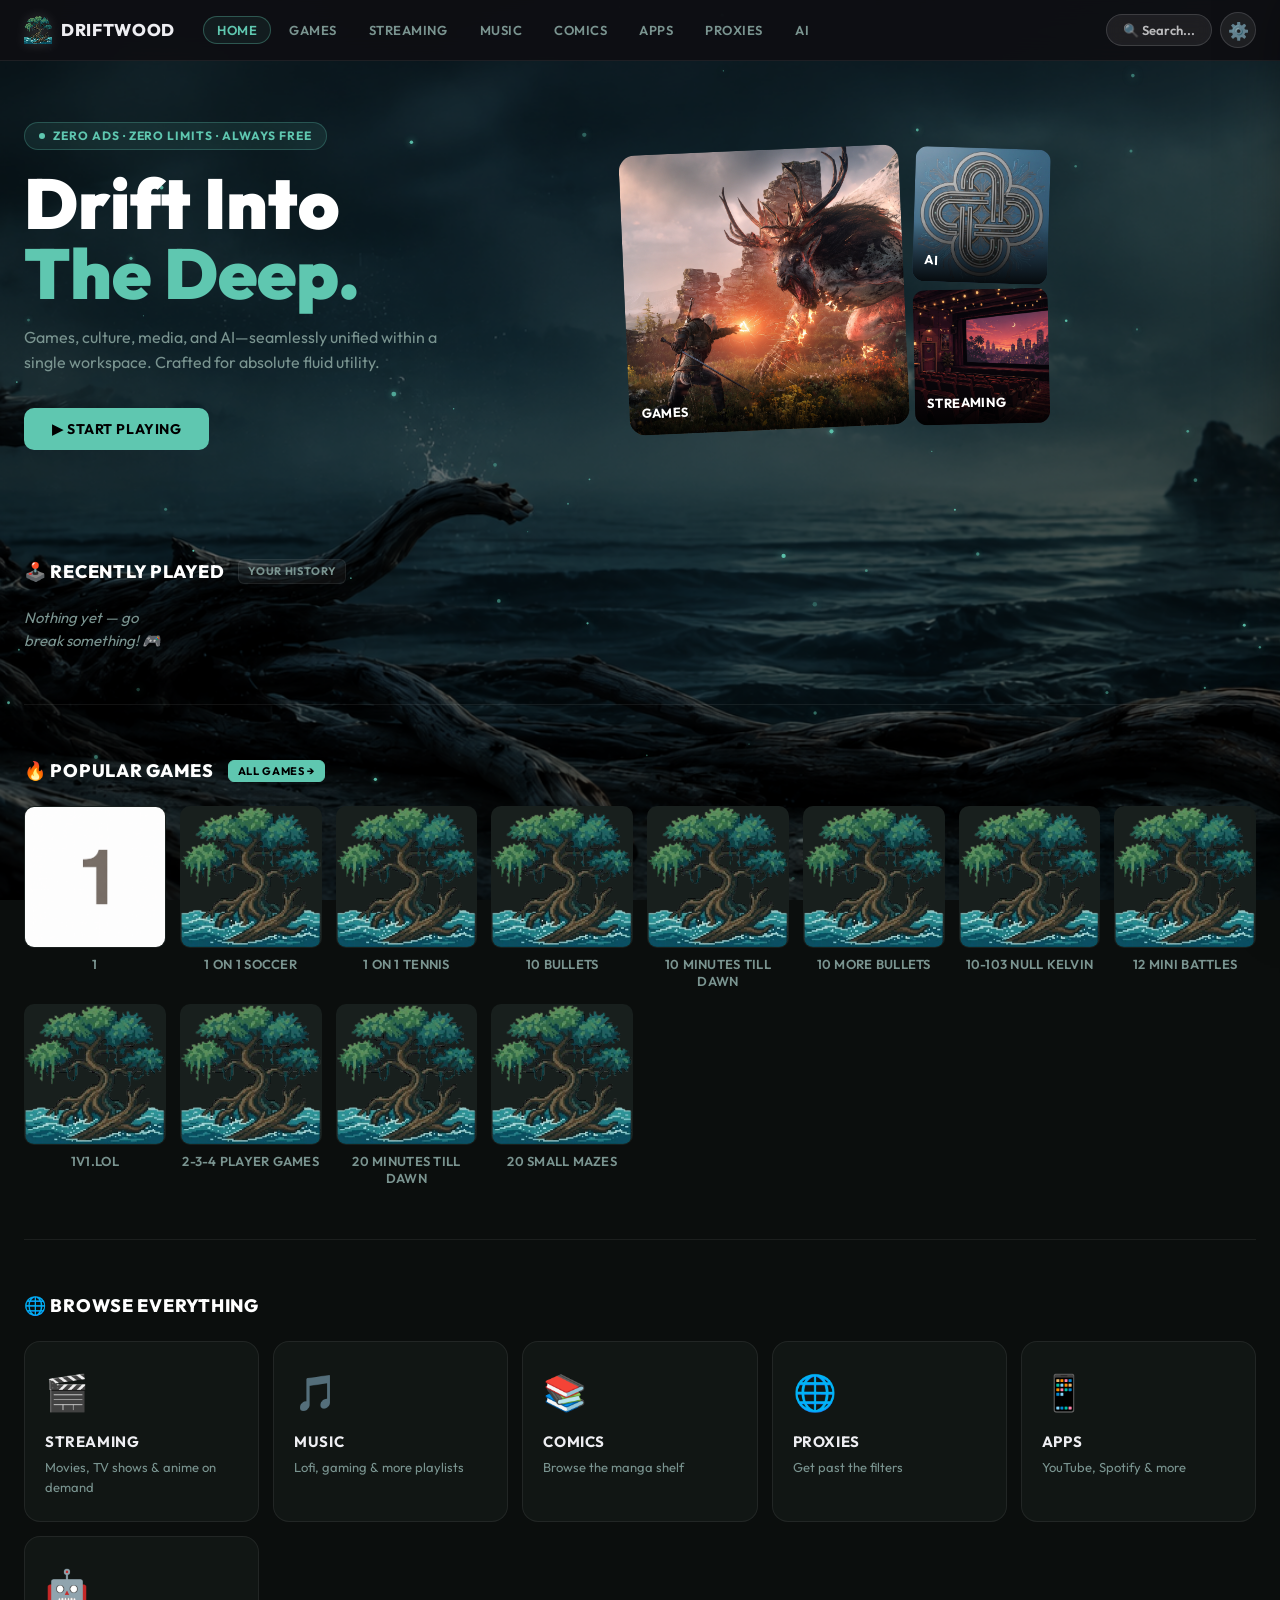
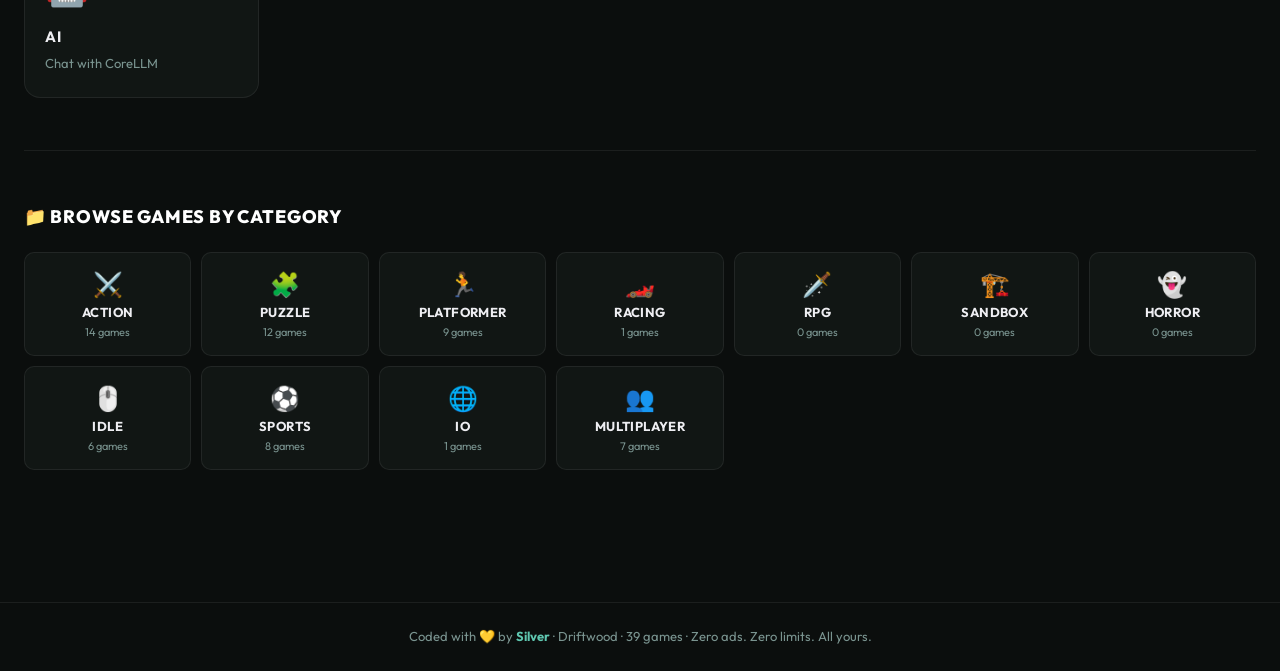
==== commit 8fcc1239: "Update index.html" ====
--- a/index.html
+++ b/index.html
@@ -40,7 +40,7 @@
         </nav>
         <div class="header-right">
             <button class="search-toggle" id="search-toggle" aria-label="Search">🔍 Search...</button>
-            <button class="gear-btn" id="gear-btn" onclick="openSettingsPanel()" aria-label="Open Settings">⚙</button>
+            <button class="gear-btn" id="gear-btn" onclick="openSettingsPanel()" aria-label="Open Settings">⚙️</button>
         </div>
     </div>
     <div class="search-dropdown" id="search-dropdown" style="display:none">
--- a/assets/app.css
+++ b/assets/app.css
@@ -84,7 +84,7 @@
 .accent { color: var(--accent); }
 
 .site-nav { display: flex; align-items: center; gap: 3px; }
-.header-right { margin-left: auto; }
+.header-right { margin-left: auto; display: flex; align-items: center; gap: 8px; }
 
 .search-toggle {
     background: rgba(255,255,255,0.07);
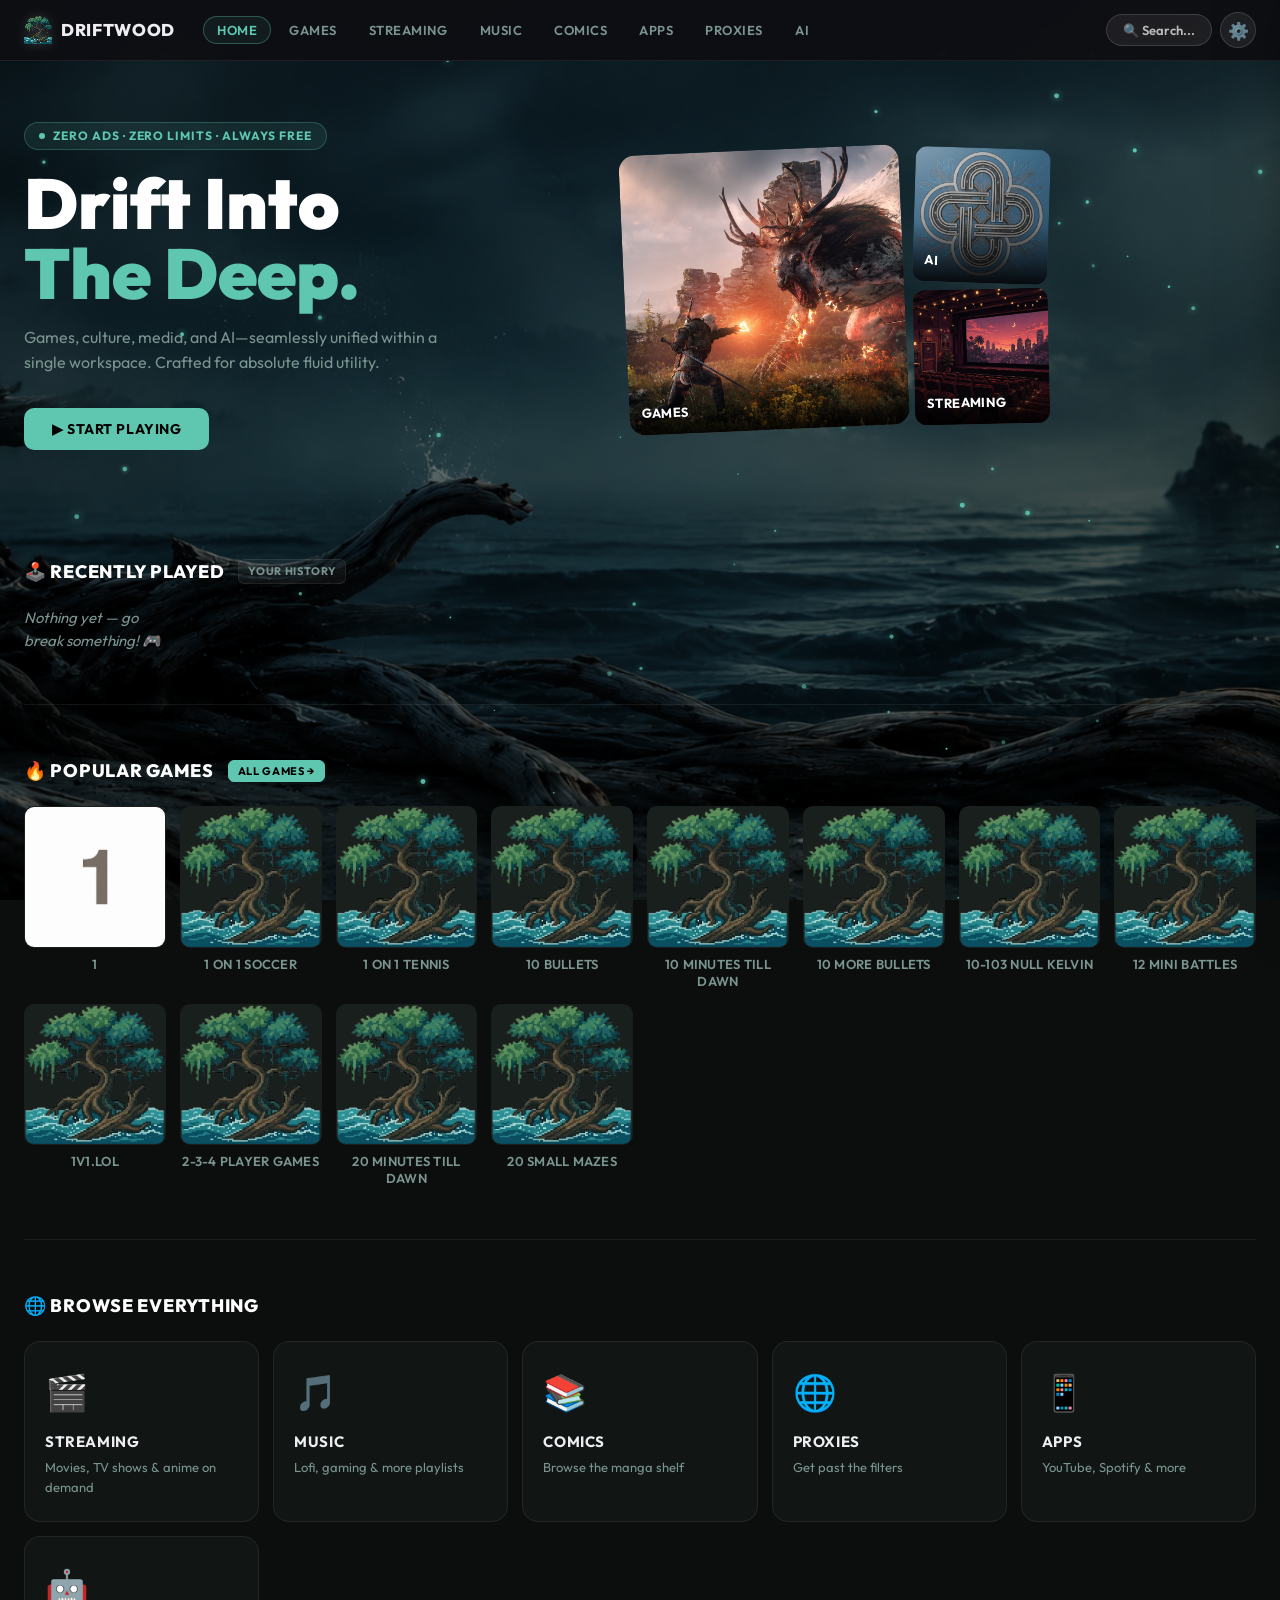
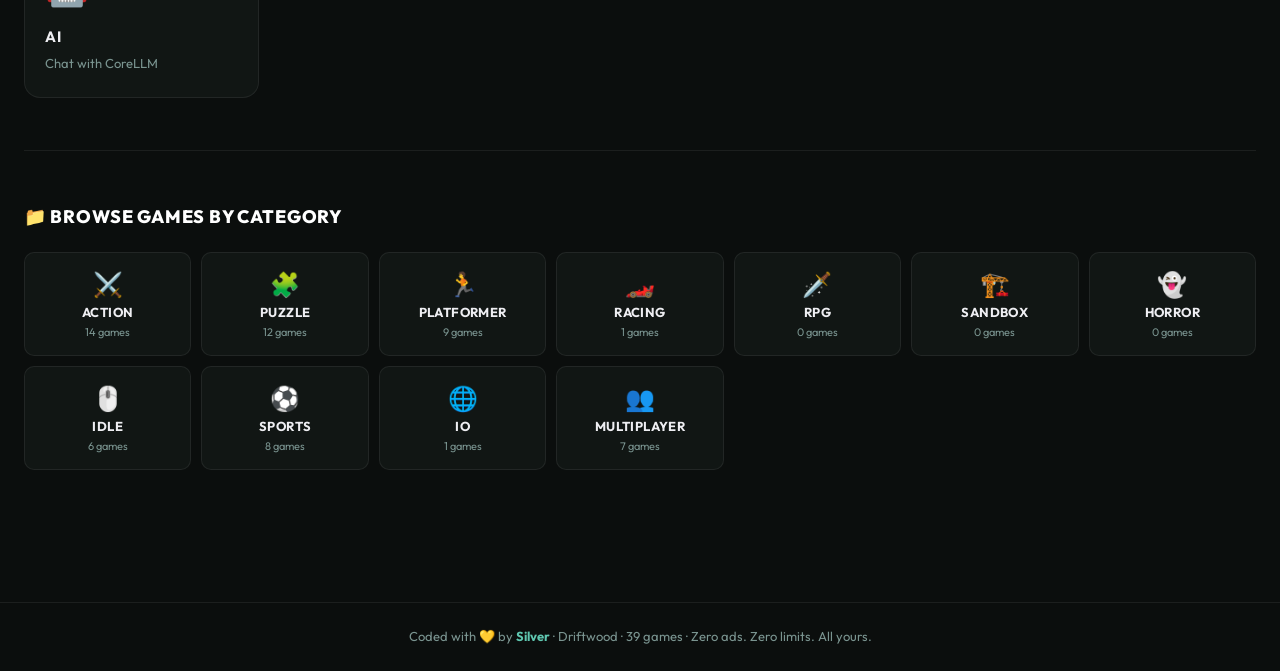
==== commit ffce9bd3: "Update index.html" ====
--- a/index.html
+++ b/index.html
@@ -345,7 +345,7 @@
                 <option value="" disabled selected hidden>Choose a playlist...</option>
             </select>
             <div class="section-search-wrap" style="max-width:100%;margin-bottom:14px;">
-                <span class="section-search-icon">🔎</span>
+                <span class="section-search-icon"></span>
                 <input type="text" id="searchBar" class="section-search-input" placeholder="Search songs or artists..." oninput="searchAllTracks()" autocomplete="off" spellcheck="false">
                 <div class="music-search-results" id="music-search-results"></div>
             </div>
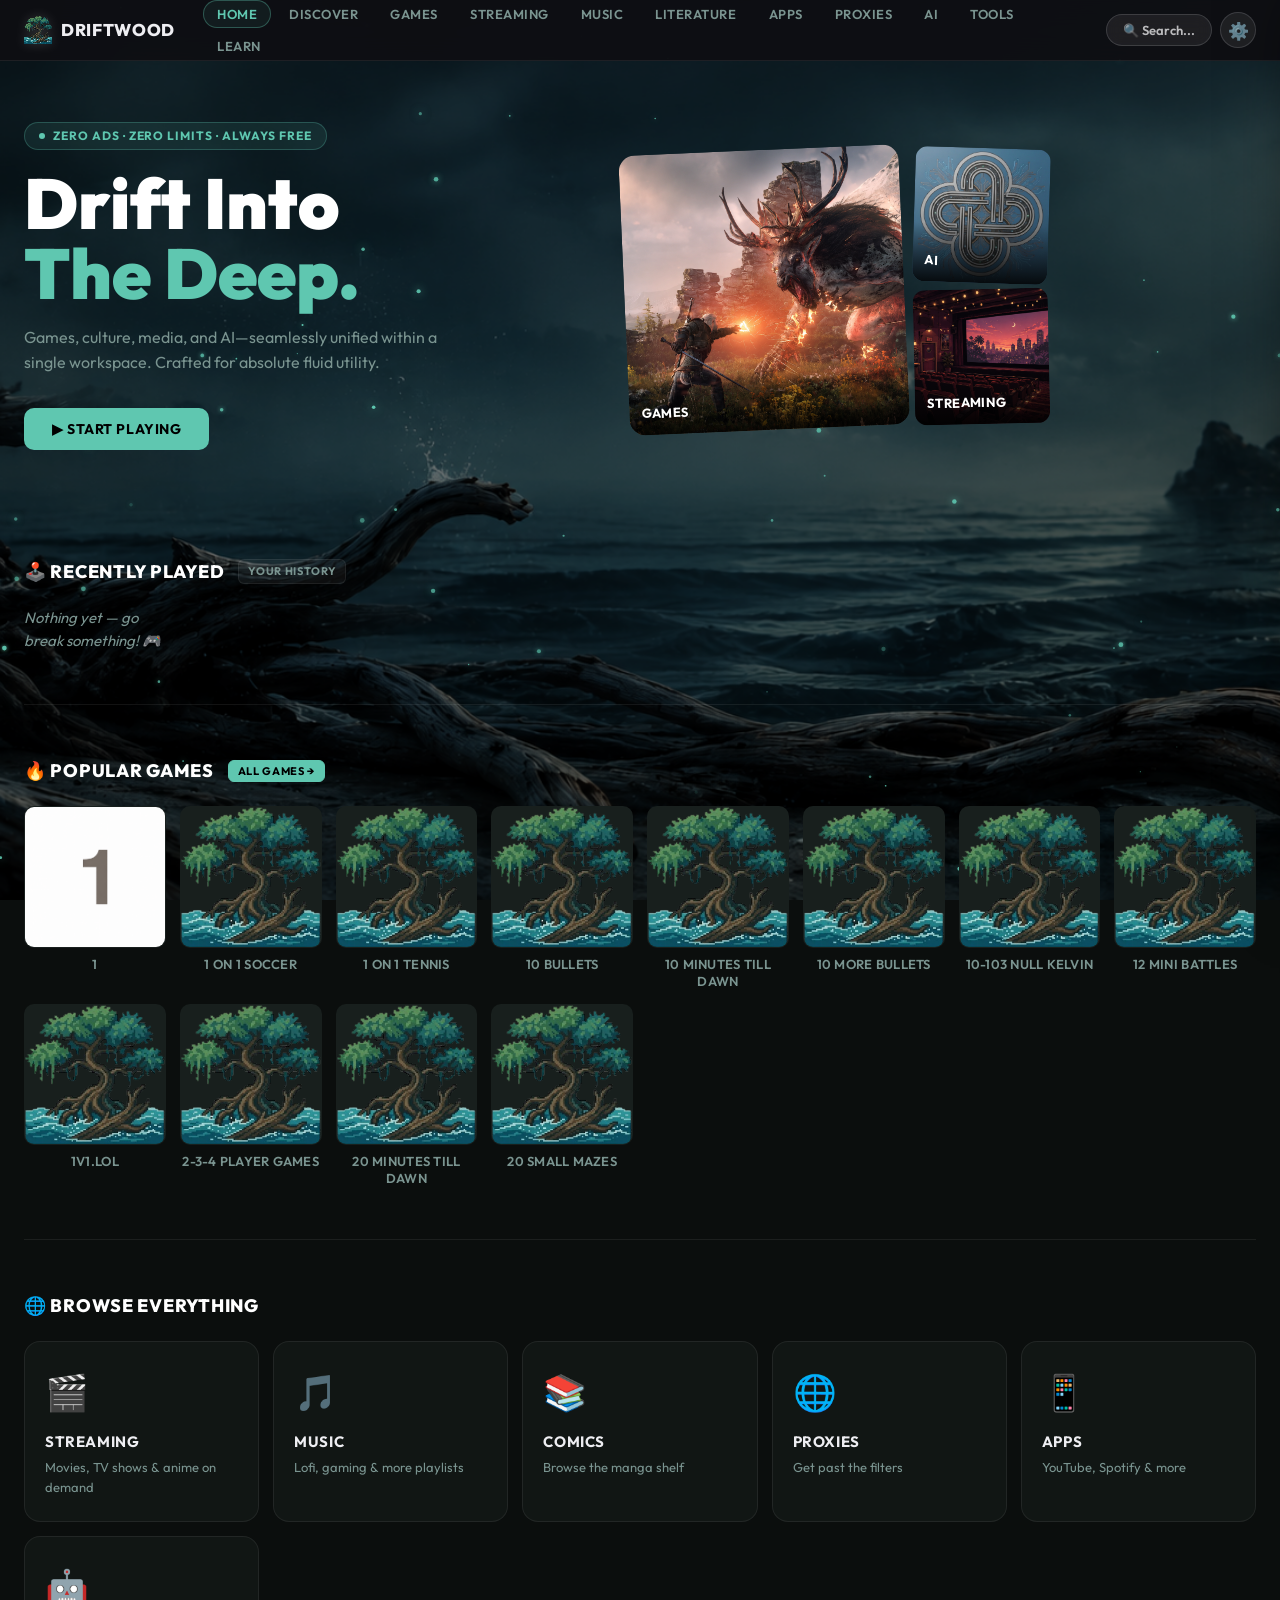
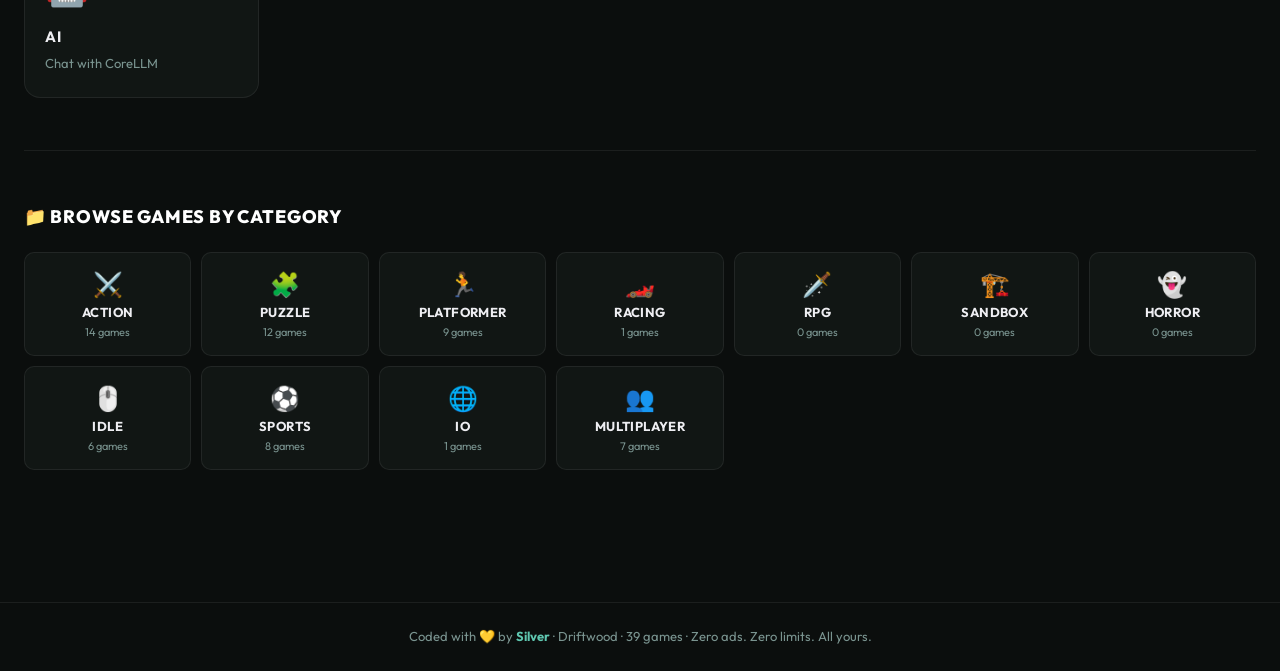
==== commit d5d529e8: "Update index.html" ====
--- a/index.html
+++ b/index.html
@@ -30,13 +30,16 @@
         </a>
         <nav class="site-nav hub-nav" id="hub-nav">
             <button class="hub-pill active" data-section="home">Home</button>
+            <button class="hub-pill" data-section="disc">Discover</button>
             <button class="hub-pill" data-section="games">Games</button>
             <button class="hub-pill" data-section="streaming">Streaming</button>
             <button class="hub-pill" data-section="music">Music</button>
-            <button class="hub-pill" data-section="manga">Comics</button>
+            <button class="hub-pill" data-section="manga">Literature</button>
             <button class="hub-pill" data-section="apps">Apps</button>
             <button class="hub-pill" data-section="proxies">Proxies</button>
             <button class="hub-pill" data-section="ai">AI</button>
+            <button class="hub-pill" data-section="tools">Tools</button>
+            <button class="hub-pill" data-section="learn">Learn</button>
         </nav>
         <div class="header-right">
             <button class="search-toggle" id="search-toggle" aria-label="Search">🔍 Search...</button>
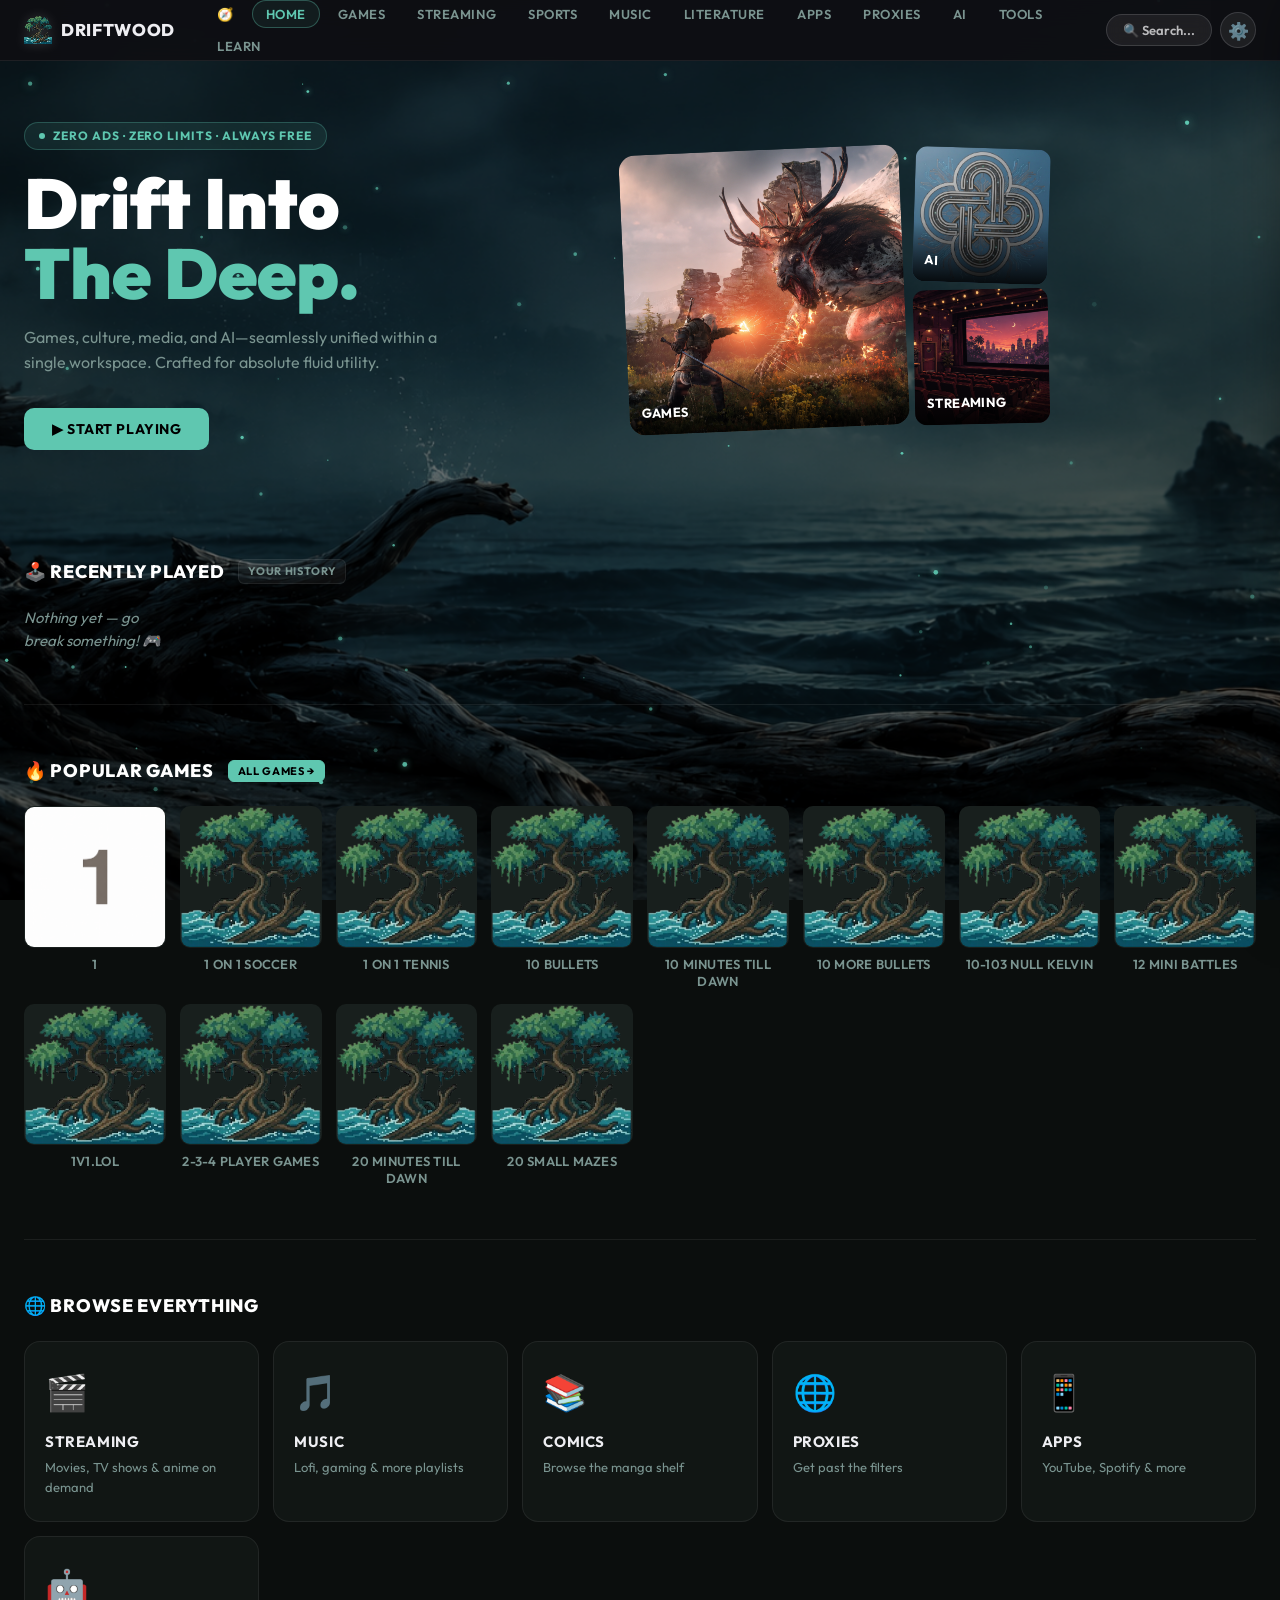
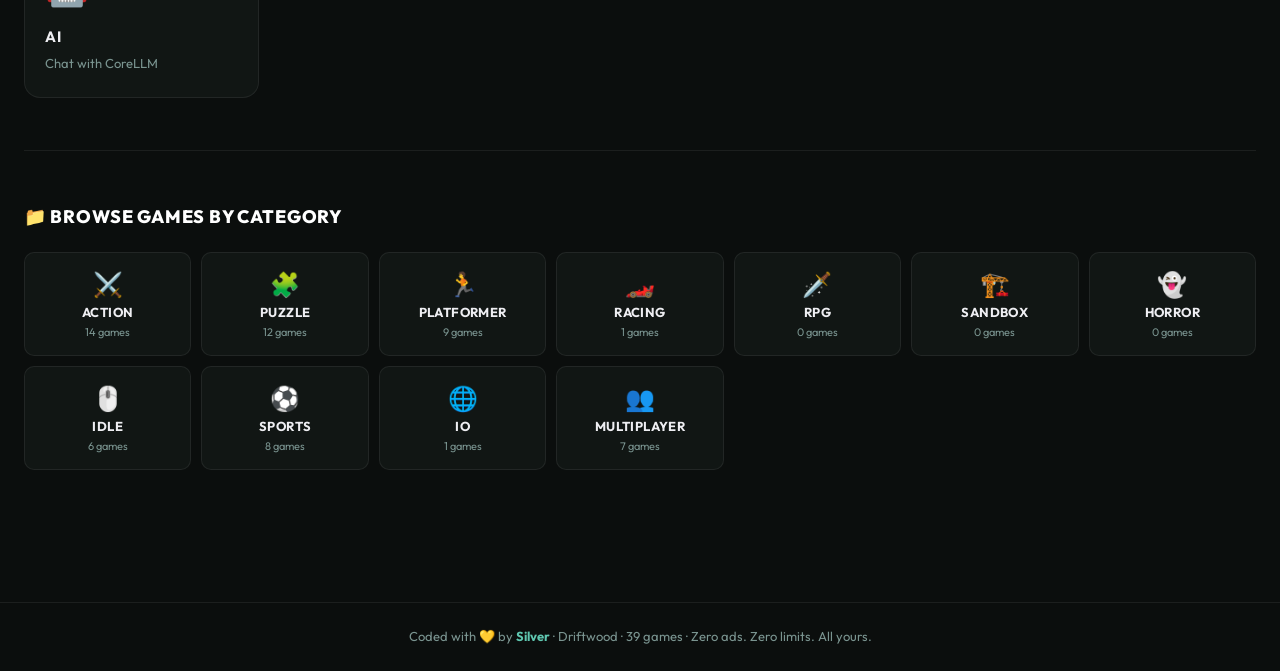
==== commit 8944ec61: "Update index.html" ====
--- a/index.html
+++ b/index.html
@@ -29,10 +29,11 @@
             <span class="wordmark-text">DRIFTWOOD <span class="accent"></span> </span>
         </a>
         <nav class="site-nav hub-nav" id="hub-nav">
+            <button class="hub-pill" data-section="discover">🧭</button>
             <button class="hub-pill active" data-section="home">Home</button>
-            <button class="hub-pill" data-section="disc">Discover</button>
             <button class="hub-pill" data-section="games">Games</button>
             <button class="hub-pill" data-section="streaming">Streaming</button>
+            <button class="hub-pill" data-section="sports">Sports</button>
             <button class="hub-pill" data-section="music">Music</button>
             <button class="hub-pill" data-section="manga">Literature</button>
             <button class="hub-pill" data-section="apps">Apps</button>
@@ -389,7 +390,7 @@
         <!-- Series picker -->
         <div class="manga-library" id="manga-library-view">
             <div class="manga-library-header">
-                <div class="manga-library-title">📚 Comics & Manga</div>
+                <div class="manga-library-title">📚 Comics, Books, & Manga</div>
                 <div class="manga-library-sub">Browse the collection — pick a series to open the shelf</div>
             </div>
             <div class="section-search-wrap">
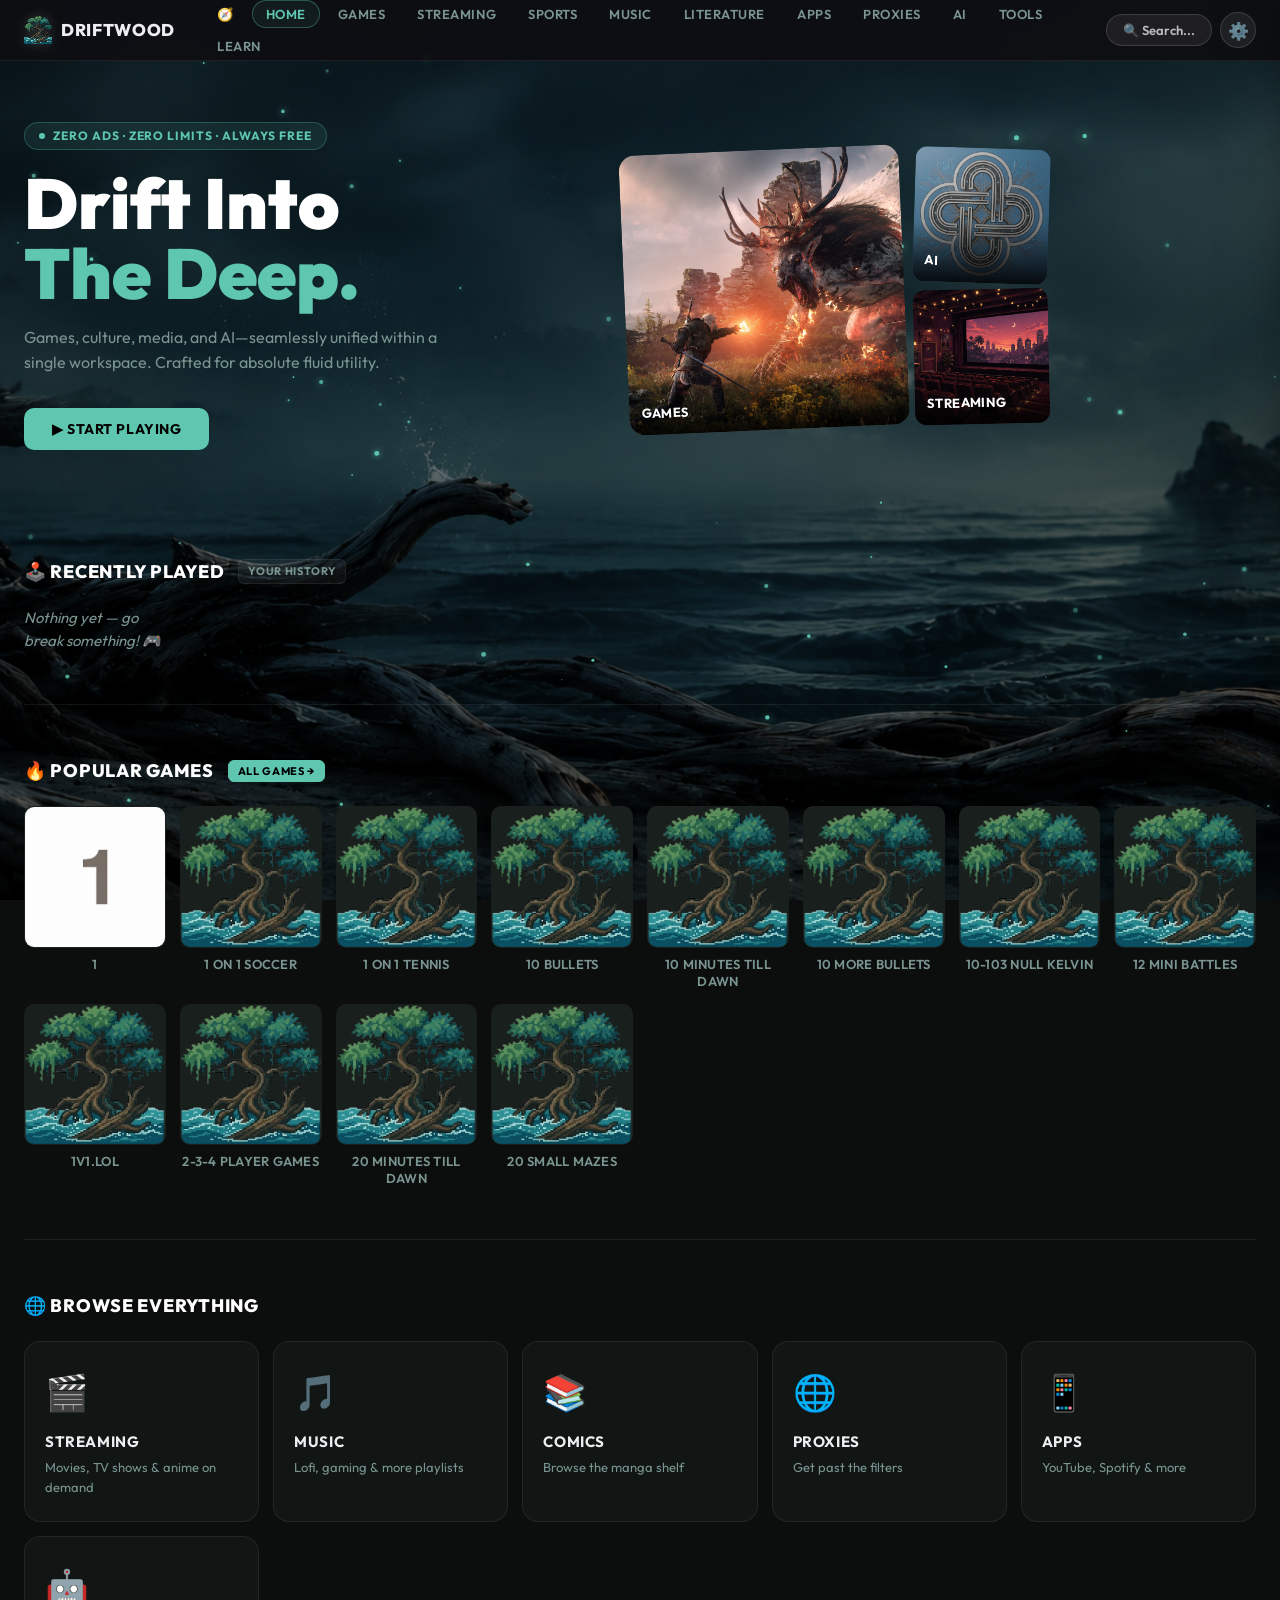
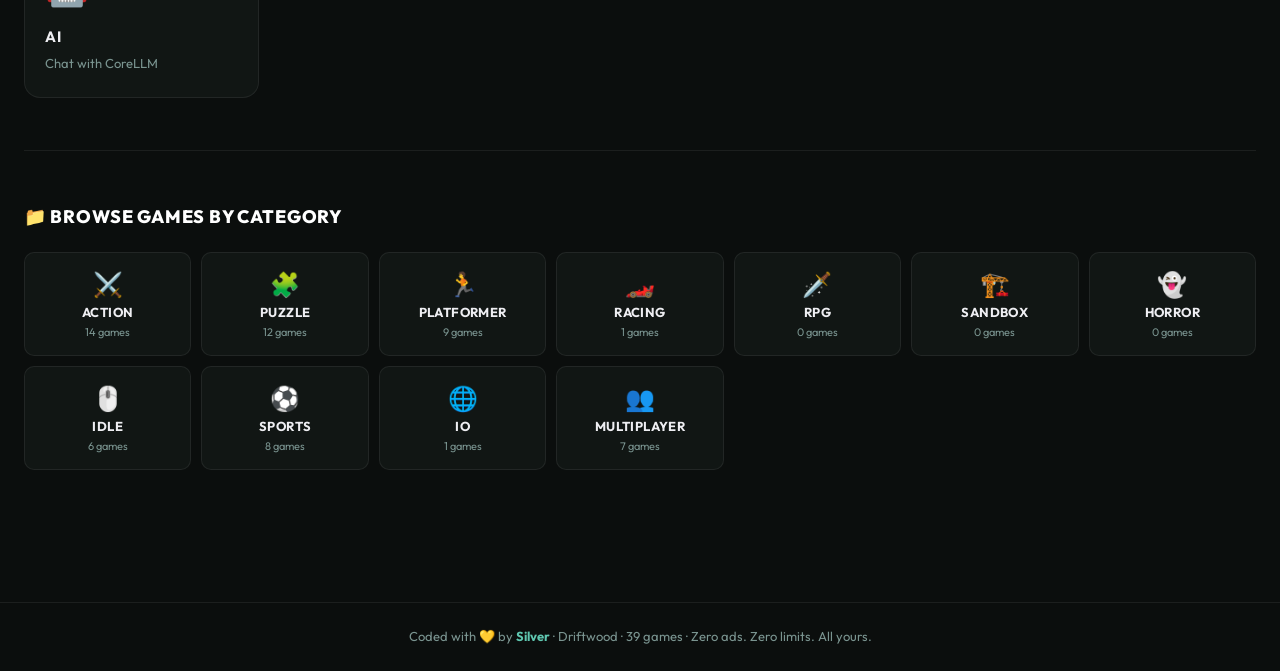
==== commit a1bf41dd: "Update index.html" ====
--- a/index.html
+++ b/index.html
@@ -1259,6 +1259,14 @@
         heroImage: "https://www.superherohype.com/wp-content/uploads/sites/4/2026/04/Minions-Monsters.jpg?w=1024",
         posterImage: "https://encrypted-tbn0.gstatic.com/images?q=tbn:ANd9GcSDMajmWqWp9L7uOGjGnN_AO-5zZVzerdqCKH0F3zHV63xkDhL20ze6pPaX9PNvre-4n-WBdw&s=10",
         videoLink: ""
+    },
+    {
+        title: "Spider-Man: Into The Spider-Verse",
+        year: "2018", rating: "PG", duration: "1h 58m", genre: "Action · Adventure",
+        description: "Bitten by a radioactive spider in the subway, Brooklyn teenager Miles Morales suddenly develops mysterious powers that transform him into the one and only Spider-Man. When he meets Peter Parker, he soon realizes that there are many others who share his special, high-flying talents. Miles must now use his newfound skills to battle the evil Kingpin, a hulking madman who can open portals to other universes and pull different versions of Spider-Man into our world.",
+        heroImage: "https://variety.com/wp-content/uploads/2018/11/spider-man-into-the-spider-verse-e1543416140763.jpg?w=891",
+        posterImage: "https://encrypted-tbn0.gstatic.com/images?q=tbn:ANd9GcQJ8zNd0C55lkN8eeiTBi6FqBqMASYakXQycPzMI3Yyp7VOxauNZ9AbHjt0awZvsm8ubQTx-Q&s=10",
+        videoLink: "https://drive.google.com/file/d/1eBTQRXhxm0dx_BmgnpuNc59rVuwuW2Ca/preview"
     },
     {
         title: "Add Another Movie",
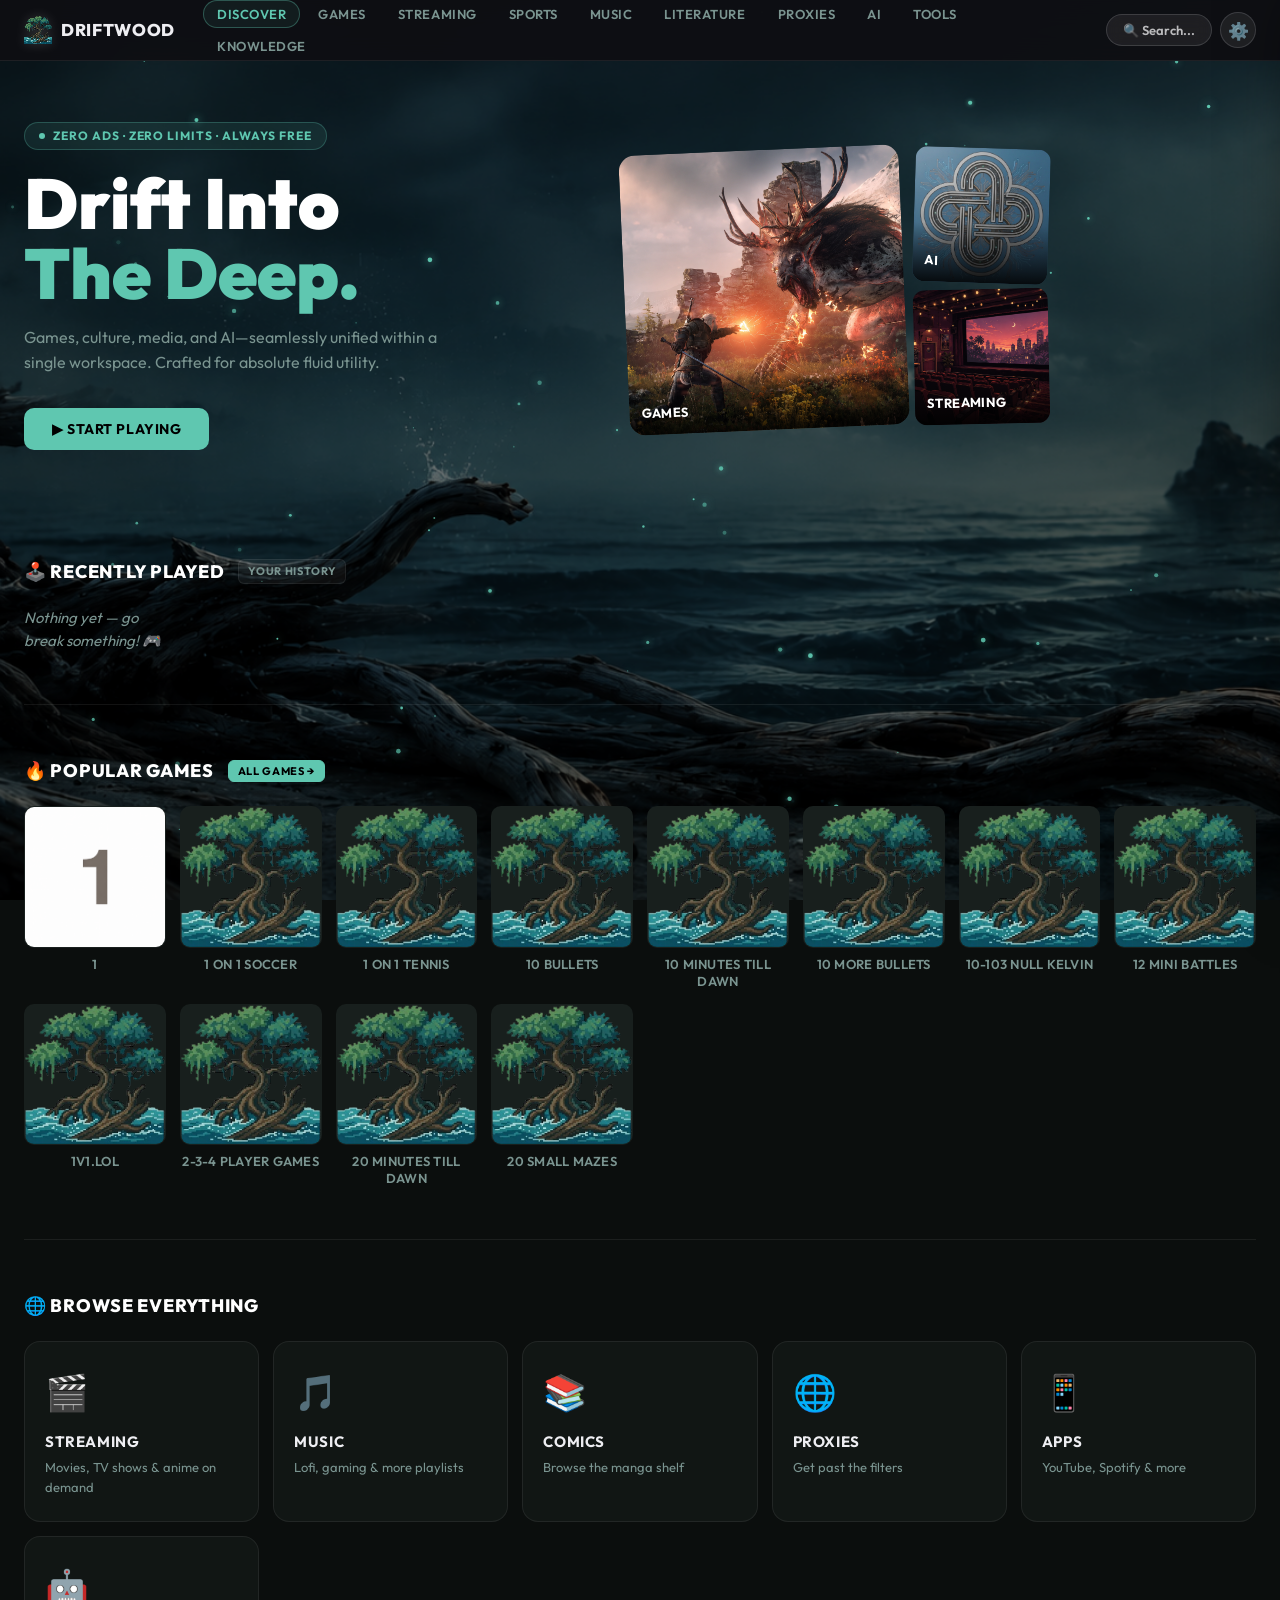
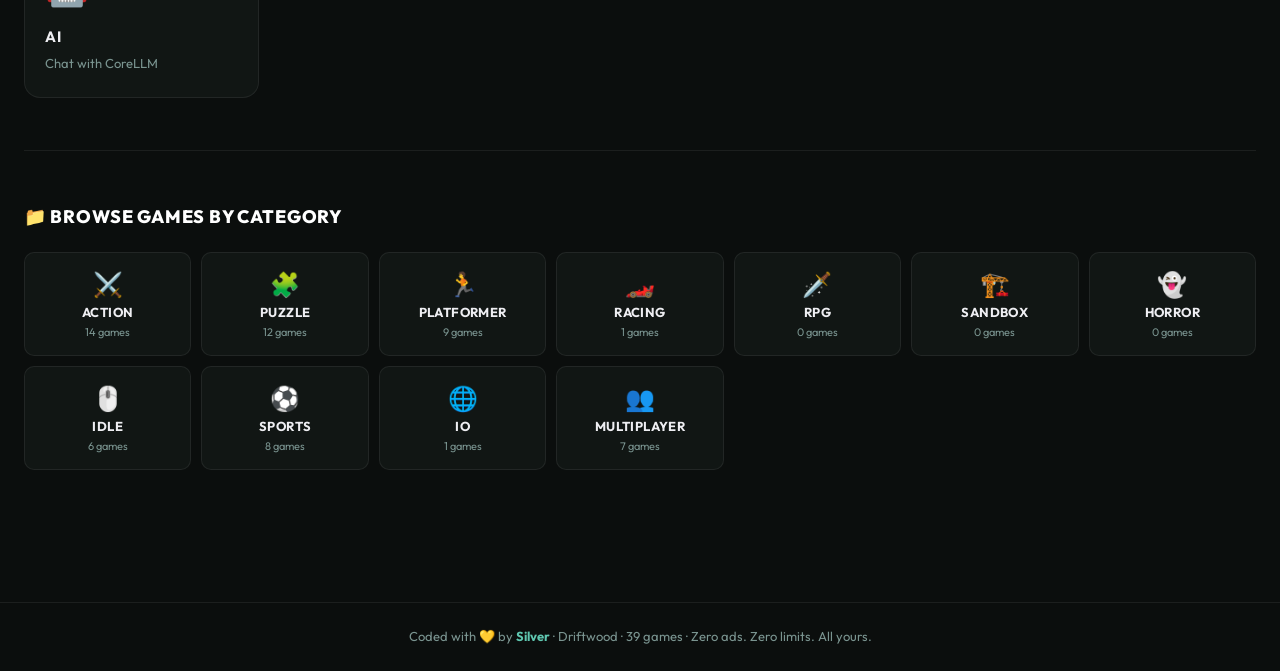
==== commit d7e051e9: "Update index.html" ====
--- a/index.html
+++ b/index.html
@@ -29,18 +29,16 @@
             <span class="wordmark-text">DRIFTWOOD <span class="accent"></span> </span>
         </a>
         <nav class="site-nav hub-nav" id="hub-nav">
-            <button class="hub-pill" data-section="discover">🧭</button>
-            <button class="hub-pill active" data-section="home">Home</button>
+            <button class="hub-pill active" data-section="home">Discover</button>
             <button class="hub-pill" data-section="games">Games</button>
             <button class="hub-pill" data-section="streaming">Streaming</button>
             <button class="hub-pill" data-section="sports">Sports</button>
             <button class="hub-pill" data-section="music">Music</button>
             <button class="hub-pill" data-section="manga">Literature</button>
-            <button class="hub-pill" data-section="apps">Apps</button>
             <button class="hub-pill" data-section="proxies">Proxies</button>
             <button class="hub-pill" data-section="ai">AI</button>
             <button class="hub-pill" data-section="tools">Tools</button>
-            <button class="hub-pill" data-section="learn">Learn</button>
+            <button class="hub-pill" data-section="learn">Knowledge</button>
         </nav>
         <div class="header-right">
             <button class="search-toggle" id="search-toggle" aria-label="Search">🔍 Search...</button>
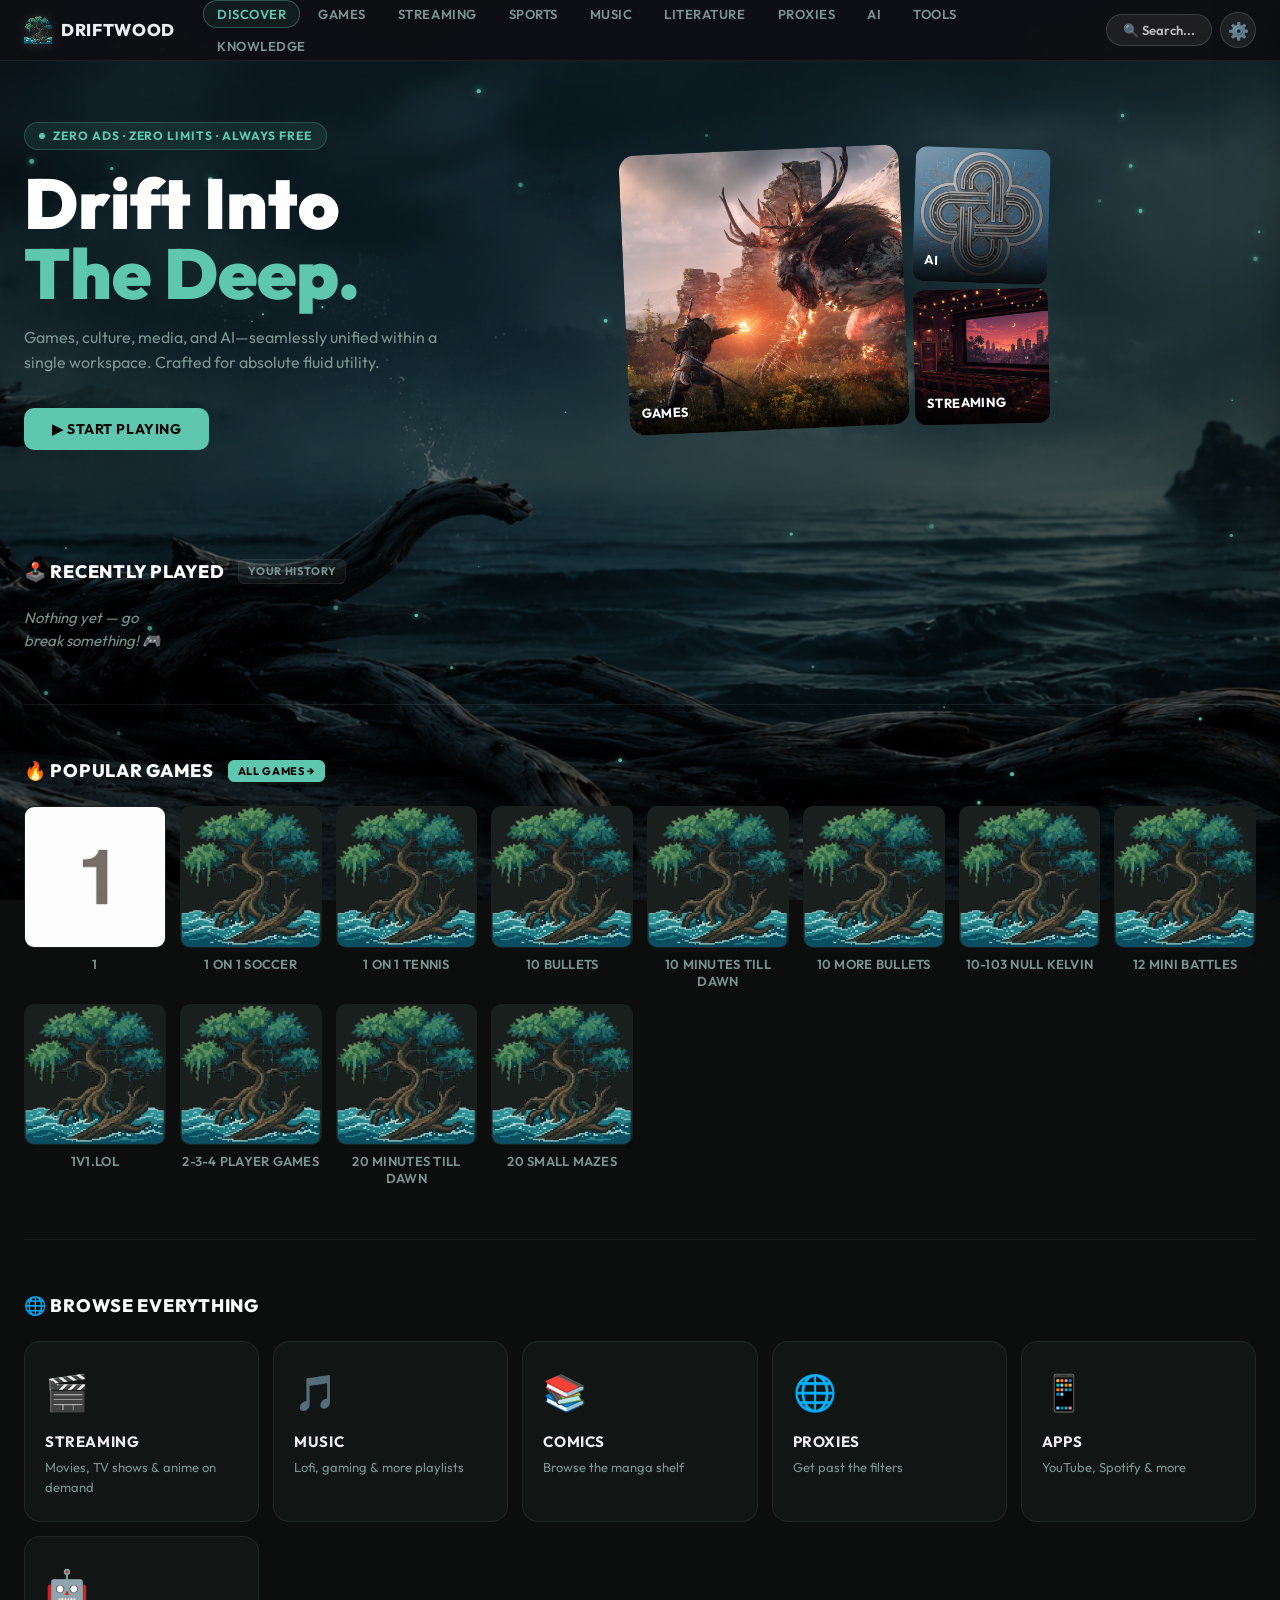
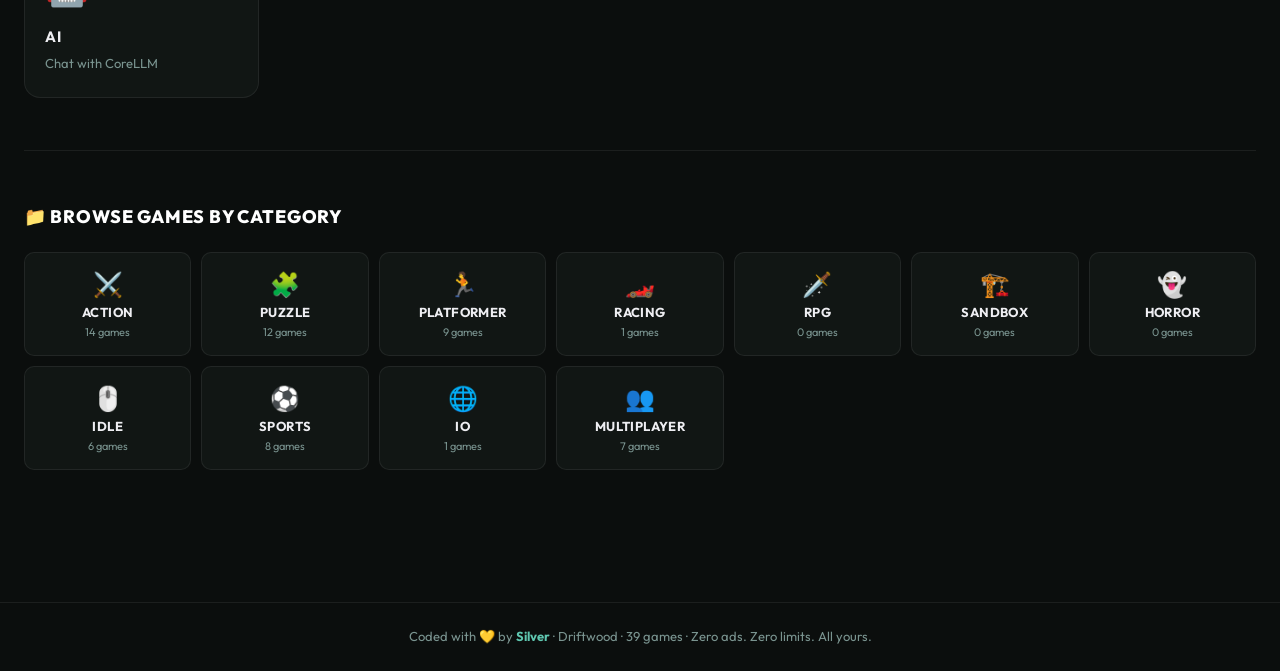
==== commit 6d43b5c5: "Update index.html" ====
--- a/index.html
+++ b/index.html
@@ -1931,7 +1931,7 @@
     { name: "PeteZah", desc: "A reliable, multi-layered routing framework that slices through firewalls for instant web access.", tags: ["Instant","Easy"], url: "https://cdn.jsdelivr.net/gh/Eraclio28/PeteZahStaticDone@main/new.svg" },
     { name: "TGLSC", desc: "A highly federated, multi-branch network designed to bypass blocks.", tags: ["Dynamic","Federated"], url: "https://understand-science.ccwu.cc/" },
     { name: "Dogeub", desc: "A quiet, dual-instance proxy network engineered for seamless unblocking.", tags: ["Canine","Multi-backend"], url: "https://s3.amazonaws.com/deltamath-demo/index.html" },
-    { name: "Infamous", desc: "Clean, minimal proxy — fast loads with minimal overhead.", tags: ["Ecosystem","Fast"], url: "https://calmedge.inmobiliariamardelplata.com/" },
+    { name: "Catclass", desc: "Clean, minimal proxy — fast loads with minimal overhead.", tags: ["Ecosystem","Fast"], url: "https://cdn.staticdelivr.com/gh/task4z/classroom-15x/main/images/57cc835ea2/catclass/logo.svg" },
 ];
 
 function renderProxies() {
